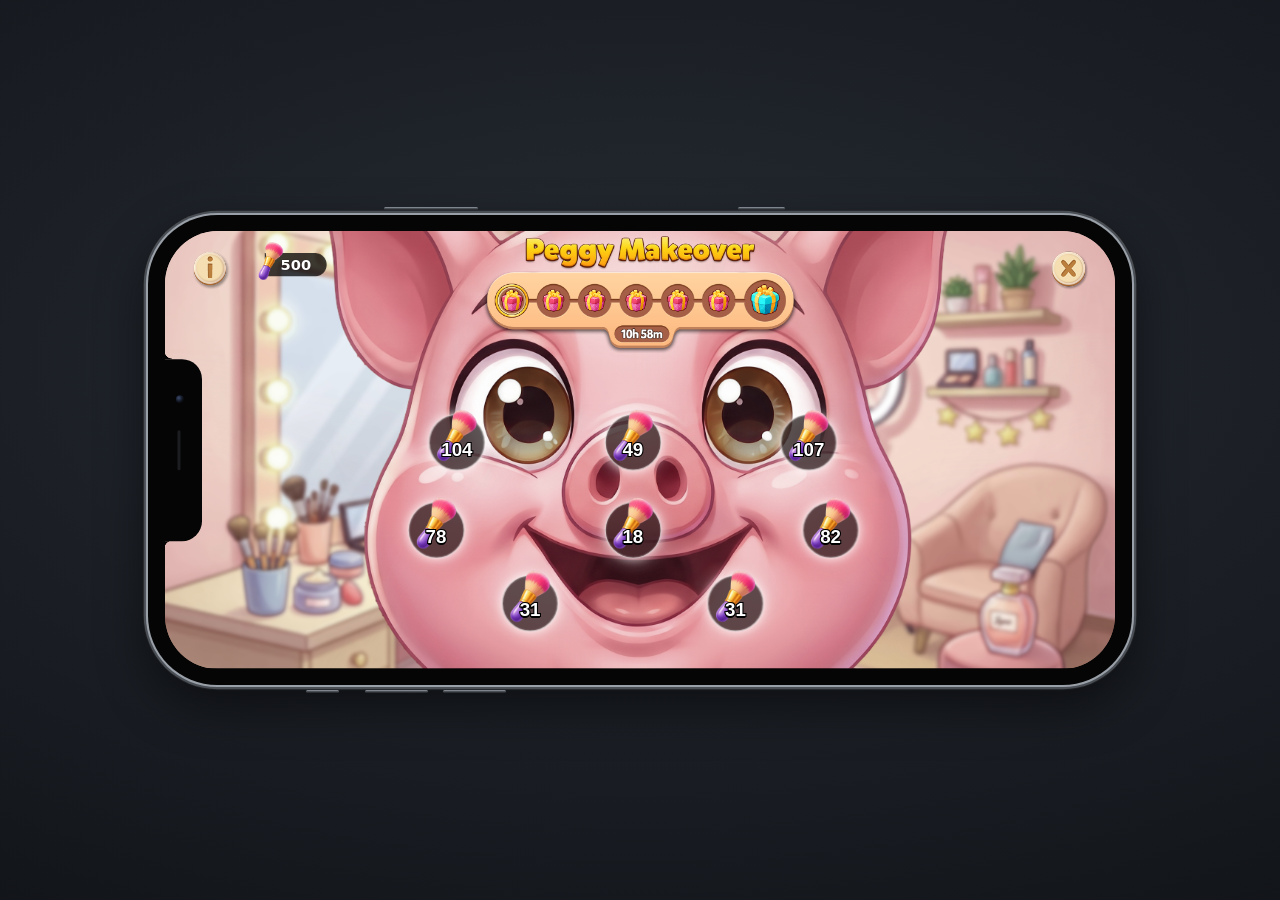
==== index.html @ 7925df50 "Add files via upload" ====
<!DOCTYPE html>
<html lang="en">
<head>
  <meta charset="UTF-8" />
  <meta name="viewport" content="width=device-width, initial-scale=1.0, viewport-fit=cover" />
  <!-- Opened from the iPhone Home Screen it runs full screen, without Safari bars. -->
  <meta name="apple-mobile-web-app-capable" content="yes" />
  <meta name="mobile-web-app-capable" content="yes" />
  <meta name="apple-mobile-web-app-status-bar-style" content="black-translucent" />
  <meta name="theme-color" content="#000000" />
  <title>Peggy Makeover</title>
  <!-- All styles and scripts are inlined: this one file is the whole prototype (images stay in assets/). -->
  <style>
*,
*::before,
*::after {
  box-sizing: border-box;
  margin: 0;
  padding: 0;
}

/*
 * Stage = iPhone screen in landscape (2868×1320, ratio 2.1727); the frame is
 * styled after iPhone 14 (corner radius, notch).
 * The game is laid out at a fixed design size (1300×598) and the whole stage
 * is scaled with --stage-scale to fit the phone screen, so every icon, HUD
 * element, VFX and number keeps its proportions on any display.
 * --stage-scale and --screen-w are set by the fit script in index.html.
 */
:root {
  --stage-w: 1300px;
  --stage-h: 598px;
  --stage-scale: 1;
  --screen-w: 1300px;

  --titan-hi: #9aa0a8;
  --titan-mid: #4a4e55;
  --titan-lo: #1c1e21;
  --page-bg-1: #262b33;
  --page-bg-2: #0d0f13;
  --btn-bg: #ffffff;
  --btn-fg: #1b1e24;
  --btn-active-bg: #ffb300;
  --btn-active-fg: #2a1a00;
}

html,
body {
  width: 100%;
  height: 100%;
  overflow: hidden;
  background: radial-gradient(120% 90% at 50% 40%, var(--page-bg-1), var(--page-bg-2));
  font-family: system-ui, -apple-system, Segoe UI, Roboto, sans-serif;
  touch-action: manipulation;
  -webkit-tap-highlight-color: transparent;
}

.viewport {
  width: 100%;
  height: 100%;
  display: flex;
  flex-direction: column;
  align-items: center;
  justify-content: center;
  gap: clamp(14px, 2.4vh, 28px);
  padding: env(safe-area-inset-top) env(safe-area-inset-right)
    env(safe-area-inset-bottom) env(safe-area-inset-left);
}

/* ---------- iPhone 17 Pro Max body, landscape ---------- */
.iphone {
  --bezel: calc(var(--screen-w) * 0.017);
  position: relative;
  flex: none;
  padding: var(--bezel);
  /* iPhone 14: screen corner radius + bezel (less rounded than before) */
  border-radius: calc(var(--screen-w) * 0.073);
  background: #050506;
  /* Titanium band around the glass */
  box-shadow:
    0 0 0 calc(var(--screen-w) * 0.0022) var(--titan-hi),
    0 0 0 calc(var(--screen-w) * 0.0045) var(--titan-mid),
    0 0 0 calc(var(--screen-w) * 0.0055) var(--titan-lo),
    0 calc(var(--screen-w) * 0.02) calc(var(--screen-w) * 0.05) rgba(0, 0, 0, 0.55);
}

/* Side buttons: the top of the phone points left, so the volume side is
   along the bottom edge and the power / camera side along the top edge. */
.iphone-btn {
  position: absolute;
  height: calc(var(--screen-w) * 0.0035);
  border-radius: 2px;
  background: linear-gradient(180deg, var(--titan-hi), var(--titan-mid), var(--titan-lo));
}
.iphone-btn.action { bottom: calc(var(--screen-w) * -0.0085); left: 16%; width: 3.4%; }
.iphone-btn.vol-up { bottom: calc(var(--screen-w) * -0.0085); left: 22%; width: 6.4%; }
.iphone-btn.vol-dn { bottom: calc(var(--screen-w) * -0.0085); left: 30%; width: 6.4%; }
.iphone-btn.power  { top: calc(var(--screen-w) * -0.0085); left: 24%; width: 9.5%; }
.iphone-btn.camera { top: calc(var(--screen-w) * -0.0085); left: 60%; width: 4.8%; }

/* ---------- Screen ---------- */
.device {
  position: relative;
  width: var(--screen-w);
  /* same ratio as the design stage, so the scaled stage fills it exactly */
  height: calc(var(--screen-w) * 598 / 1300);
  /* iPhone 14 display corner radius ≈ 47pt on an 844pt-wide screen */
  border-radius: calc(var(--screen-w) * 0.056);
  overflow: hidden;
  background: #000;
}

/*
 * iPhone 14 notch, on the left edge in landscape (the top of the phone points
 * left). Real proportions: ~162pt long and ~33pt deep on a 390×844pt screen,
 * with rounded inner corners and small concave fillets where it meets the
 * screen edge. Purely decorative.
 */
.notch {
  --notch-len: calc(var(--screen-w) * 0.191);
  --notch-depth: calc(var(--screen-w) * 0.039);
  --notch-r: calc(var(--screen-w) * 0.021);
  --notch-fillet: calc(var(--screen-w) * 0.008);
  position: absolute;
  left: 0;
  top: 50%;
  width: var(--notch-depth);
  height: var(--notch-len);
  transform: translateY(-50%);
  border-radius: 0 var(--notch-r) var(--notch-r) 0;
  background: #050506;
  z-index: 100;
  pointer-events: none;
}

/* Concave fillets that blend the notch into the screen edge. */
.notch::before,
.notch::after {
  content: "";
  position: absolute;
  left: 0;
  width: var(--notch-fillet);
  height: var(--notch-fillet);
}
.notch::before {
  bottom: 100%;
  background: radial-gradient(
    circle at 100% 0,
    transparent calc(var(--notch-fillet) - 0.5px),
    #050506 var(--notch-fillet)
  );
}
.notch::after {
  top: 100%;
  background: radial-gradient(
    circle at 100% 100%,
    transparent calc(var(--notch-fillet) - 0.5px),
    #050506 var(--notch-fillet)
  );
}

/* Earpiece slot and front camera inside the notch. */
.notch-speaker {
  position: absolute;
  left: 38%;
  top: 50%;
  width: calc(var(--screen-w) * 0.0032);
  height: calc(var(--screen-w) * 0.042);
  transform: translate(-50%, -50%);
  border-radius: 999px;
  background: #1c1d20;
}
.notch-camera {
  position: absolute;
  left: 42%;
  top: 22%;
  width: calc(var(--screen-w) * 0.0085);
  height: calc(var(--screen-w) * 0.0085);
  transform: translate(-50%, -50%);
  border-radius: 50%;
  background: radial-gradient(circle at 35% 35%, #3b4a6b 0%, #141a28 45%, #08090c 70%);
}

/* Debug controls, outside the phone screen: oval pills that scale with the window. */
.controls {
  display: flex;
  /* wider spacing between the pills; pushed 30px further below the phone */
  gap: clamp(18px, 2.6vw, 36px);
  margin-top: 30px;
  flex-wrap: wrap;
  justify-content: center;
}

.control-btn {
  appearance: none;
  /* 20% larger than before */
  padding: clamp(9.6px, 1.32vw, 16.8px) clamp(21.6px, 2.88vw, 38.4px);
  border: 0;
  border-radius: 999px;
  background: var(--btn-bg);
  color: var(--btn-fg);
  font-family: inherit;
  font-weight: 600;
  font-size: clamp(14.4px, 1.44vw, 20.4px);
  line-height: 1.2;
  white-space: nowrap;
  box-shadow: 0 4px 14px rgba(0, 0, 0, 0.35);
  cursor: pointer;
  transition: transform 0.12s ease, background-color 0.15s ease;
}

.control-btn:hover {
  transform: translateY(-1px);
}

.control-btn:active {
  transform: scale(0.97);
}

.control-btn.is-active {
  background: var(--btn-active-bg);
  color: var(--btn-active-fg);
}

.control-btn:focus-visible {
  outline: 3px solid #7fb8ff;
  outline-offset: 3px;
}

/* Fixed design size, scaled to fill the phone screen. */
.stage {
  position: absolute;
  left: 0;
  top: 0;
  width: var(--stage-w);
  height: var(--stage-h);
  transform: scale(var(--stage-scale));
  transform-origin: 0 0;
  overflow: hidden;
  background: #000;
  user-select: none;
}

/* Opened on a real phone: no mock-up, the game fills the screen. */
.is-bare .viewport {
  padding: 0;
}
.is-bare .iphone {
  padding: 0;
  border-radius: 0;
  box-shadow: none;
}
.is-bare .iphone-btn,
.is-bare .notch {
  display: none;
}
.is-bare .device {
  border-radius: 0;
}
.is-bare .controls {
  margin-top: 0;
  position: fixed;
  left: 0;
  right: 0;
  bottom: calc(env(safe-area-inset-bottom, 0px) + 8px);
  z-index: 200;
  gap: 6px;
}
.is-bare .control-btn {
  padding: 6px 12px;
  font-size: 11px;
  opacity: 0.85;
}

@media (prefers-reduced-motion: reduce) {
  .control-btn {
    transition: none;
  }
}

.play-area {
  position: absolute;
  inset: 0;
  width: 100%;
  height: 100%;
  overflow: visible;
}

.hud-layer {
  position: absolute;
  inset: 0;
  z-index: 10;
  pointer-events: none;
  --hud-btn-h: 68px;
}

/* Header.png over Milestones_Bar1.png, centered near the top.
   Box matches the two pictures at the same scale: title 774×115, bar 1060×279. */
.hud-top-wrap {
  position: absolute;
  top: 7px;
  left: 50%;
  transform: translateX(-50%);
  height: 161px;
  width: auto;
  aspect-ratio: 1060 / 394;
  max-width: 92%;
  line-height: 0;
  container-type: size;
}

.hud-top {
  width: 100%;
  height: 100%;
  object-fit: contain;
  object-position: center top;
  display: block;
  pointer-events: none;
}

/*
 * Two pictures stacked in one 1060×394 box, same scale as the source files:
 *   Header.png           (774×115) — "Peggy Makeover" title, top, centred
 *   Milestones_Bar1.png  (1060×279) — the panel, full box width, under the title
 * 115/394 of the box is the title, 279/394 is the panel.
 */
.hud-top-wrap {
  display: flex;
  flex-direction: column;
  align-items: center;
}
.hud-title {
  display: block;
  height: 29.2%;
  width: auto;
  max-width: 100%;
  aspect-ratio: 774 / 115;
  flex: none;
  object-fit: contain;
  pointer-events: none;
  user-select: none;
  position: relative;
  z-index: 1;
}
.hud-milestones {
  display: block;
  width: 100%;
  height: auto;
  /* keeps the picture's own proportions; never taller than the space under the title */
  max-height: 70.8%;
  flex: none;
  object-fit: contain;
  pointer-events: none;
  user-select: none;
}

/* Info button: left corner, 30px from left, 68px tall. */
.hud-info {
  position: absolute;
  top: 20px;
  left: 30px;
  height: var(--hud-btn-h);
  width: auto;
  aspect-ratio: 70 / 73;
  padding: 0;
  border: none;
  background: transparent;
  cursor: pointer;
  pointer-events: auto;
  line-height: 0;
  z-index: 11;
}

.hud-info img {
  width: 100%;
  height: 100%;
  object-fit: contain;
  display: block;
  pointer-events: none;
}

/* EventSkuMeter: 30px right of info, 68px tall. */
.hud-meter {
  position: absolute;
  top: 10px;
  left: calc(30px + var(--hud-btn-h) * 70 / 73 + 10px);
  height: var(--hud-btn-h);
  width: auto;
  aspect-ratio: 254 / 149;
  object-fit: contain;
  object-position: left center;
  display: block;
  pointer-events: none;
  z-index: 10;
}

/* Currency counter overlaid on EventSkuMeter. */
.hud-top-count {
  position: absolute;
  /* Sits exactly on the black pill of EventSkuMeter.png (254×149 px picture):
     pill = x 69–253, y 44–113 in picture pixels; one picture pixel = --hud-btn-h / 149. */
  --meter-px: calc(var(--hud-btn-h) / 149);
  top: calc(10px + 44 * var(--meter-px));
  left: calc(30px + var(--hud-btn-h) * 70 / 73 + 10px + 69 * var(--meter-px));
  height: calc(70 * var(--meter-px));
  width: calc(185 * var(--meter-px));
  display: flex;
  align-items: center;
  justify-content: center;
  min-width: 0;
  padding: 0;
  background: transparent;
  color: #fff;
  font-size: 20px;
  font-weight: 700;
  font-family: system-ui, -apple-system, Segoe UI, Roboto, sans-serif;
  line-height: 1;
  text-align: center;
  text-shadow: 0 1px 2px rgba(0, 0, 0, 0.55);
  pointer-events: none;
  white-space: nowrap;
  z-index: 11;
}

/* Close button: 68px tall, 30px from right. */
.hud-close {
  position: absolute;
  top: 20px;
  right: 30px;
  height: var(--hud-btn-h);
  width: auto;
  aspect-ratio: 66 / 68;
  padding: 0;
  border: none;
  background: transparent;
  cursor: pointer;
  pointer-events: auto;
  line-height: 0;
  z-index: 11;
}

.hud-close img {
  width: 100%;
  height: 100%;
  object-fit: contain;
  display: block;
  pointer-events: none;
}

.state-b {
  position: absolute;
  inset: 0;
  width: 100%;
  height: 100%;
  object-fit: cover;
  object-position: center center;
  pointer-events: none;
}

.voronoi-layer {
  position: absolute;
  inset: 0;
  width: 100%;
  height: 100%;
  display: block;
}

.voronoi-layer .cell.is-gone {
  pointer-events: none;
  visibility: hidden;
}

/* Sam in the far bottom-left corner; both faces share one box so the swap
   keeps the exact same position and size. */
.sam {
  position: absolute;
  left: 0;
  bottom: -10px;
  height: 74.13%;
  /* Matches the artwork so the box has no dead space around the character. */
  aspect-ratio: 640 / 956;
  pointer-events: none;
  /* Pulls the transparent padding off-screen so Sam hugs the left edge. */
  transform: translateX(var(--sam-shift, 0px));
  /* Above the scene, numbers and the sponge VFX — nothing covers Sam. */
  z-index: 11;
}

.sam.is-happy {
  animation: sam-cheer 620ms cubic-bezier(0.3, 1.5, 0.5, 1) both;
  transform-origin: 50% 100%;
}

@keyframes sam-cheer {
  0% {
    transform: translateX(var(--sam-shift, 0px)) scale(1);
  }
  35% {
    transform: translateX(var(--sam-shift, 0px)) scale(1.12) translateY(-2%);
  }
  100% {
    transform: translateX(var(--sam-shift, 0px)) scale(1);
  }
}

/* Sparkle burst over Sam when he cheers up. */
.sam-sparkles {
  position: absolute;
  inset: 0;
  pointer-events: none;
  z-index: 12;
  overflow: visible;
}

.sam-face {
  position: absolute;
  inset: 0;
  width: 100%;
  height: 100%;
  object-fit: contain;
  object-position: left bottom;
  filter: drop-shadow(0 10px 18px rgba(0, 0, 0, 0.45));
  transition: opacity 0.35s ease;
}

.sam-face.is-happy {
  opacity: 0;
}

.sam.is-happy .sam-face.is-sad {
  opacity: 0;
}

.sam.is-happy .sam-face.is-happy {
  opacity: 1;
}

.icons-layer {
  position: absolute;
  inset: 0;
  pointer-events: none;
  z-index: 5;
  overflow: visible;
}

.vfx-layer {
  position: absolute;
  inset: 0;
  pointer-events: none;
  overflow: visible;
  z-index: 4;
}

.dust-layer {
  display: none !important;
}

/* wipe7 liquid-splash matte drawn over the piece while it clears. */
.brush-wipe-canvas {
  position: absolute;
  inset: 0;
  width: 100%;
  height: 100%;
  pointer-events: none;
  display: block;
  z-index: 1;
}

.sponge-sparkles {
  position: absolute;
  inset: 0;
  pointer-events: none;
  z-index: 6;
}

.sponge-fx {
  position: absolute;
  inset: 0;
  pointer-events: none;
  z-index: 8;
  overflow: visible;
}

.sponge-sprite {
  position: absolute;
  left: 0;
  top: 0;
  width: var(--sponge-size, 101px);
  height: var(--sponge-size, 101px);
  object-fit: contain;
  opacity: 1;
  filter: drop-shadow(0 8px 12px rgba(0, 0, 0, 0.45));
  will-change: transform, opacity;
  transform-origin: 50% 50%;
}

.sponge-sparkle {
  position: absolute;
  margin: 0;
  transform: translate(-50%, -50%) scale(0.2);
  opacity: 0;
  background: #fff;
  clip-path: polygon(
    50% 0%,
    62% 38%,
    100% 50%,
    62% 62%,
    50% 100%,
    38% 62%,
    0% 50%,
    38% 38%
  );
  filter: drop-shadow(0 0 3px rgba(255, 255, 255, 0.9));
  animation: sponge-sparkle-pop var(--sparkle-dur, 560ms) ease-out
    var(--sparkle-delay, 0ms) forwards;
}

@keyframes sponge-sparkle-pop {
  0% {
    opacity: 0;
    transform: translate(-50%, -50%) scale(0.15) rotate(0deg);
  }
  25% {
    opacity: 1;
    transform: translate(-50%, -50%) scale(1.15) rotate(12deg);
  }
  100% {
    opacity: 0;
    transform: translate(-50%, -58%) scale(0.35) rotate(-8deg);
  }
}

/* Wet lather smeared by the sponge; fades a few frames behind it. */
.sponge-foam-canvas {
  position: absolute;
  inset: 0;
  width: 100%;
  height: 100%;
  pointer-events: none;
  display: block;
  z-index: 2;
}

/* Soap bubbles: iridescent shell, rise off the sponge and pop. */
.soap-bubble {
  position: absolute;
  margin: 0;
  border-radius: 50%;
  pointer-events: none;
  opacity: 0;
  z-index: 58;
  /* Transparent film: colour lives in the rim, the centre stays see-through. */
  background: radial-gradient(
      circle at 32% 27%,
      rgba(255, 255, 255, 0.85) 0%,
      rgba(255, 255, 255, 0.18) 16%,
      rgba(255, 255, 255, 0) 38%
    ),
    radial-gradient(
      circle at 50% 50%,
      rgba(255, 255, 255, 0) 52%,
      rgba(175, 230, 255, 0.3) 74%,
      rgba(255, 205, 245, 0.42) 88%,
      rgba(230, 255, 240, 0.7) 100%
    );
  box-shadow:
    inset 0 0 4px rgba(255, 255, 255, 0.55),
    0 0 5px rgba(200, 240, 255, 0.35);
  will-change: transform, opacity;
  animation: soap-bubble-float var(--bubble-dur, 1100ms)
    cubic-bezier(0.22, 0.7, 0.3, 1) var(--bubble-delay, 0ms) forwards;
}

.soap-bubble::after {
  content: "";
  position: absolute;
  left: 24%;
  top: 20%;
  width: 24%;
  height: 17%;
  border-radius: 50%;
  background: rgba(255, 255, 255, 0.92);
  transform: rotate(-20deg);
}

@keyframes soap-bubble-float {
  0% {
    opacity: 0;
    transform: translate(-50%, -50%) scale(0.2);
  }
  14% {
    opacity: 0.95;
    transform: translate(-50%, -50%) scale(var(--bubble-scale, 1));
  }
  55% {
    opacity: 0.9;
    transform: translate(
        calc(-50% + var(--bubble-dx, 0px) * 0.6),
        calc(-50% + var(--bubble-dy, -40px) * 0.6)
      )
      scale(calc(var(--bubble-scale, 1) * 1.04));
  }
  88% {
    opacity: 0.7;
    transform: translate(
        calc(-50% + var(--bubble-dx, 0px)),
        calc(-50% + var(--bubble-dy, -40px))
      )
      scale(calc(var(--bubble-scale, 1) * 1.1));
  }
  /* Pop. */
  100% {
    opacity: 0;
    transform: translate(
        calc(-50% + var(--bubble-dx, 0px)),
        calc(-50% + var(--bubble-dy, -40px))
      )
      scale(calc(var(--bubble-scale, 1) * 1.5));
  }
}

.cell-icon {
  position: absolute;
  width: 84px;
  height: 98px;
  margin: -54px 0 0 -42px;
  padding: 0;
  border: none;
  background: transparent;
  cursor: pointer;
  pointer-events: auto;
  display: flex;
  flex-direction: column;
  align-items: center;
  justify-content: flex-start;
  gap: 0;
  transition: opacity 0.25s ease, transform 0.28s ease-out;
  transform: translate(0, 0) scale(1);
}

/* Attention hint: when the player leaves the pieces alone, the numbers pulse twice.
   (Uses the separate `scale` property, so it never fights the transform used for flying/hiding.) */
.cell-icon.is-hint {
  animation: cell-hint-pulse 0.75s cubic-bezier(0.45, 0, 0.55, 1) 2;
}

@keyframes cell-hint-pulse {
  0%,
  100% {
    scale: 1;
  }
  50% {
    scale: 1.12;
  }
}

/* Back layer: black circle @ 50% opacity */
.cell-icon-plate {
  position: absolute;
  left: 50%;
  top: 44%;
  /* 20% larger than the original 64px */
  width: 77px;
  height: 77px;
  margin: 0;
  box-sizing: border-box;
  border-radius: 50%;
  /* black circle at 60% */
  background: rgba(0, 0, 0, 0.6);
  /* 1px white outline, softened (blurred) edge */
  border: 1px solid rgba(255, 255, 255, 0.8);
  /* blur the outline + small white glow around the circle */
  box-shadow:
    0 0 2px 0 rgba(255, 255, 255, 0.7),
    inset 0 0 2px 0 rgba(255, 255, 255, 0.45),
    0 0 10px 3px rgba(255, 255, 255, 0.5),
    0 0 22px 7px rgba(255, 255, 255, 0.3);
  /* frosted blur of the picture behind the circle (20px + 30%) */
  -webkit-backdrop-filter: blur(var(--plate-blur, 26px));
  backdrop-filter: blur(var(--plate-blur, 26px));
  transform: translate(-50%, -50%);
  z-index: 1;
  pointer-events: none;
}

/* Middle: SKU icon above the number */
.cell-icon-sku {
  position: relative;
  z-index: 2;
  width: 58px;
  height: auto;
  margin-top: 0;
  object-fit: contain;
  pointer-events: none;
  display: block;
  order: 1;
}

/* Front: number below icon, tucked slightly up onto it */
.cell-icon-label {
  position: relative;
  z-index: 3;
  order: 2;
  margin-top: -18px;
  font-size: 19.2pt;
  font-weight: 800;
  line-height: 1;
  color: #fff;
  -webkit-text-stroke: 3px #000;
  paint-order: stroke fill;
  text-shadow: 0 2px 0 #000;
  pointer-events: none;
}

.cell-icon.is-fading {
  opacity: 0;
  transform: translate(0, 0) scale(1.3);
  pointer-events: none;
}

.cell-icon.is-gone {
  opacity: 0;
  pointer-events: none;
  visibility: hidden;
}

/* Extra dark strip along the very top of every dark screen (result screens and "How to play"):
   80% black at the top, melting away towards the bottom. It keeps the proportions of the design
   file (2560 x 599), so it scales with the screen width, and it sits behind the pictures. */
.reward-screen::before,
.info-overlay::before {
  content: "";
  position: absolute;
  top: 0;
  left: 0;
  right: 0;
  aspect-ratio: 2560 / 599;
  max-height: 70%;
  background: linear-gradient(180deg, rgba(0, 0, 0, 0.8) 0%, rgba(0, 0, 0, 0.8) 5%, rgba(0, 0, 0, 0.8) 10%, rgba(0, 0, 0, 0.8) 15%, rgba(0, 0, 0, 0.8) 20%, rgba(0, 0, 0, 0.8) 25%, rgba(0, 0, 0, 0.8) 30%, rgba(0, 0, 0, 0.8) 35%, rgba(0, 0, 0, 0.793) 40%, rgba(0, 0, 0, 0.78) 45%, rgba(0, 0, 0, 0.753) 50%, rgba(0, 0, 0, 0.701) 55%, rgba(0, 0, 0, 0.616) 60%, rgba(0, 0, 0, 0.494) 65%, rgba(0, 0, 0, 0.349) 70%, rgba(0, 0, 0, 0.212) 75%, rgba(0, 0, 0, 0.105) 80%, rgba(0, 0, 0, 0.04) 85%, rgba(0, 0, 0, 0.012) 90%, rgba(0, 0, 0, 0.003) 95%, rgba(0, 0, 0, 0) 100%);
  pointer-events: none;
}

/* Result screens: one 80% dark layer that stays put while the picture on it changes.
   - after every scene: "Stage Completed!" picture
   - after the last scene: "The Makeover Completed!" picture, then the "Let's Go Again!" card. */
.reward-screen {
  position: absolute;
  inset: 0;
  display: flex;
  align-items: center;
  justify-content: center;
  background: rgba(0, 0, 0, 0);
  opacity: 0;
  pointer-events: none;
  transition: opacity 0.45s ease, background 0.45s ease;
  z-index: 50;
  cursor: pointer;
}

.reward-screen[hidden] {
  display: none;
}

.reward-screen.is-visible {
  background: rgba(0, 0, 0, 0.8);
  opacity: 1;
  pointer-events: auto;
}

/* The "Stage Completed!" / "The Makeover Completed!" picture, as big as fits. */
.reward-popup {
  position: absolute;
  inset: 0;
  margin: auto;
  width: auto;
  height: 100%;
  max-width: 100%;
  object-fit: contain;
  display: block;
  user-select: none;
  -webkit-user-drag: none;
  opacity: 0;
  transform: scale(0.94);
  transition: opacity 0.4s ease, transform 0.5s cubic-bezier(0.2, 1.2, 0.4, 1);
}

.reward-screen.is-visible .reward-popup {
  opacity: 1;
  transform: scale(1);
}

/* Broom and coins of the Makeover screen: fixed to the two bottom corners of the screen, sized
   by the screen height, so they move apart or together as the screen gets wider or narrower. */
.reward-corner {
  position: absolute;
  bottom: 0;
  height: 58%;
  width: auto;
  max-width: 46%;
  object-fit: contain;
  display: block;
  pointer-events: none;
  user-select: none;
  -webkit-user-drag: none;
  opacity: 0;
  transition: opacity 0.45s ease, transform 0.6s cubic-bezier(0.2, 0.9, 0.3, 1);
}

.reward-corner.is-left {
  left: 0;
  height: 72%;
  object-position: left bottom;
  transform: translate(-8%, 6%);
}

.reward-corner.is-right {
  right: 0;
  height: 68%;
  object-position: right bottom;
  transform: translate(8%, 6%);
}

.reward-screen.is-makeover.is-visible .reward-corner {
  opacity: 1;
  transform: none;
}

/* When the "Let's Go Again!" card comes in, the broom slides out to the left and the coins
   slide out to the right, off the screen. */
.reward-screen.is-makeover.is-visible.is-replay .reward-corner {
  opacity: 1;
  transition: transform 0.75s cubic-bezier(0.55, 0, 0.85, 0.35), opacity 0.2s ease 0.6s;
}

.reward-screen.is-makeover.is-visible.is-replay .reward-corner.is-left {
  transform: translateX(-110%);
  opacity: 0;
}

.reward-screen.is-makeover.is-visible.is-replay .reward-corner.is-right {
  transform: translateX(110%);
  opacity: 0;
}

/* Black screen the game fades through when it moves on to the next scene or starts over. */
.blackout {
  position: absolute;
  inset: 0;
  background: #000;
  opacity: 0;
  pointer-events: none;
  transition: opacity 0.5s ease;
  z-index: 70;
}

.blackout.is-on {
  opacity: 1;
  pointer-events: auto;
}

/* Start screen. It covers everything; a tap fades through white into the first scene. */
.splash {
  position: absolute;
  inset: 0;
  z-index: 80;
  background: #000;
  cursor: pointer;
  overflow: hidden;
}

.splash[hidden] {
  display: none;
}

/* Fills the screen; the bottom of the picture (the "Tap to continue" line) is kept in view. */
.splash-img {
  width: 100%;
  height: 100%;
  object-fit: cover;
  object-position: 50% 85%;
  display: block;
  user-select: none;
  -webkit-user-drag: none;
}

/* White screen used for the fade from the start screen into the game. */
.whiteout {
  position: absolute;
  inset: 0;
  background: #fff;
  opacity: 0;
  pointer-events: none;
  transition: opacity 0.5s ease;
  z-index: 90;
}

.whiteout.is-on {
  opacity: 1;
  pointer-events: auto;
}

/* The "Let's Go Again!" card. */
.replay-card {
  position: relative;
  height: 86%;
  aspect-ratio: 1285 / 1040;
  opacity: 0;
  pointer-events: none;
  transform: scale(0.92);
  transition: opacity 0.4s ease, transform 0.5s cubic-bezier(0.2, 1.2, 0.4, 1);
}

.reward-screen.is-replay {
  cursor: default;
}

.reward-screen.is-replay .reward-popup {
  opacity: 0;
  transform: scale(1.04);
  pointer-events: none;
}

.reward-screen.is-replay .replay-card {
  opacity: 1;
  pointer-events: auto;
  transform: scale(1);
}

.replay-card-img {
  width: 100%;
  height: 100%;
  display: block;
  user-select: none;
  -webkit-user-drag: none;
}

/* Invisible tap area exactly over the green Replay button in the picture. */
.replay-button {
  position: absolute;
  left: 35.4%;
  top: 84.1%;
  width: 29.2%;
  height: 13.8%;
  padding: 0;
  border: 0;
  border-radius: 40%;
  background: transparent;
  cursor: pointer;
  -webkit-tap-highlight-color: transparent;
}

.replay-button:active {
  background: rgba(255, 255, 255, 0.12);
}

/* Falling gold stars + corner spotlights, above the reward overlay. */
.spotlight-layer {
  position: absolute;
  inset: 0;
  overflow: hidden;
  pointer-events: none;
  z-index: 13;
  transition: opacity 0.4s ease;
}

.spotlight-layer.is-leaving {
  opacity: 0;
}

.spotlight-canvas {
  position: absolute;
  left: 0;
  top: 0;
  width: 100%;
  height: 100%;
  display: block;
}

.celebrate-layer {
  position: absolute;
  inset: 0;
  pointer-events: none;
  z-index: 9;
  overflow: hidden;
  opacity: 0;
}

.celebrate-layer.is-active {
  opacity: 1;
}

.celebrate-glow {
  position: absolute;
  inset: auto;
  border-radius: 42% 48% 38% 44%;
  background: radial-gradient(
      ellipse at 50% 42%,
      rgba(255, 248, 210, 0.28) 0%,
      rgba(255, 220, 130, 0.1) 42%,
      rgba(255, 255, 255, 0) 70%
    ),
    radial-gradient(
      circle at 30% 55%,
      rgba(255, 255, 255, 0.12) 0%,
      transparent 45%
    ),
    radial-gradient(
      circle at 72% 40%,
      rgba(255, 240, 180, 0.12) 0%,
      transparent 48%
    );
  animation: celebrate-glow-pulse 1.2s ease-in-out infinite alternate;
  mix-blend-mode: screen;
  pointer-events: none;
}

@keyframes celebrate-glow-pulse {
  from {
    opacity: 0.4;
    transform: scale(0.99);
  }
  to {
    opacity: 0.75;
    transform: scale(1.02);
  }
}

.celebrate-sparkle {
  position: absolute;
  width: 14px;
  height: 14px;
  margin: 0;
  pointer-events: none;
  opacity: 0;
  transform: translate(-50%, -50%);
  will-change: transform, opacity, filter;
  animation: celebrate-sparkle-pop var(--spark-dur, 1080ms) ease-in-out
    var(--spark-delay, 0ms) infinite;
  mix-blend-mode: screen;
}

/* Thin 4-point star */
.celebrate-sparkle.is-star {
  background: radial-gradient(
    circle at 50% 50%,
    rgba(255, 255, 255, 1) 0%,
    rgba(255, 248, 210, 0.85) 22%,
    rgba(255, 220, 120, 0.12) 48%,
    transparent 64%
  );
  clip-path: polygon(
    50% 0%,
    54% 42%,
    100% 50%,
    54% 58%,
    50% 100%,
    46% 58%,
    0% 50%,
    46% 42%
  );
  filter: drop-shadow(0 0 2px rgba(255, 245, 190, 0.9))
    drop-shadow(0 0 6px rgba(255, 220, 120, 0.45));
}

/* Soft cross glint */
.celebrate-sparkle.is-glint {
  background:
    linear-gradient(
      90deg,
      transparent 46%,
      rgba(255, 255, 255, 0.95) 50%,
      transparent 54%
    ),
    linear-gradient(
      0deg,
      transparent 46%,
      rgba(255, 250, 220, 0.9) 50%,
      transparent 54%
    ),
    radial-gradient(
      circle,
      rgba(255, 255, 255, 0.9) 0%,
      rgba(255, 230, 150, 0.35) 30%,
      transparent 58%
    );
  border-radius: 50%;
  filter: drop-shadow(0 0 3px rgba(255, 240, 170, 0.75));
}

/* Tiny mote */
.celebrate-sparkle.is-twinkle {
  background: radial-gradient(
    circle,
    rgba(255, 255, 255, 0.95) 0%,
    rgba(255, 240, 180, 0.55) 40%,
    transparent 72%
  );
  border-radius: 50%;
  filter: drop-shadow(0 0 2px rgba(255, 235, 160, 0.7));
}

@keyframes celebrate-sparkle-pop {
  0% {
    opacity: 0;
    transform: translate(-50%, -50%) scale(0.35)
      rotate(var(--spark-rot, 0deg));
  }
  18% {
    opacity: 0.95;
    transform: translate(-50%, -50%) scale(1)
      rotate(calc(var(--spark-rot, 0deg) + 6deg));
  }
  42% {
    opacity: 0.55;
    transform: translate(-50%, -51%) scale(0.7)
      rotate(calc(var(--spark-rot, 0deg) - 2deg));
  }
  68% {
    opacity: 1;
    transform: translate(-50%, -51%) scale(1.05)
      rotate(calc(var(--spark-rot, 0deg) + 4deg));
  }
  100% {
    opacity: 0;
    transform: translate(-50%, -54%) scale(0.3)
      rotate(calc(var(--spark-rot, 0deg) - 8deg));
  }
}

/* ---------- "How to play?" info overlay ---------- */
/* While it is open the HUD layer is lifted above everything (reward screen
   included); inside it the overlay covers the HUD and only Close stays on top. */
.hud-layer.is-info-open {
  z-index: 60;
}

.info-overlay {
  position: absolute;
  inset: 0;
  z-index: 20;
  display: flex;
  align-items: center;
  justify-content: center;
  background: rgba(0, 0, 0, 0.85);
  pointer-events: auto;
  opacity: 0;
  transition: opacity 0.25s ease;
}

.info-overlay[hidden] {
  display: none;
}

.info-overlay.is-visible {
  opacity: 1;
}

.info-screen {
  position: relative;
  width: 100%;
  height: 100%;
  object-fit: contain;
  display: block;
  pointer-events: none;
  user-select: none;
}

.hud-layer.is-info-open .hud-close {
  z-index: 30;
}

@media (prefers-reduced-motion: reduce) {
  .info-overlay {
    transition: none;
  }
}

/* Info and Close buttons 20% smaller, each kept centred on its old spot
   (meter and counter keep the full --hud-btn-h size). */
.hud-info,
.hud-close {
  height: calc(var(--hud-btn-h) * 0.8);
  top: calc(20px + var(--hud-btn-h) * 0.1);
}
.hud-info {
  left: calc(30px + var(--hud-btn-h) * 70 / 73 * 0.1);
}
.hud-close {
  right: calc(30px + var(--hud-btn-h) * 66 / 68 * 0.1);
}

/* ---------- Dust brush clean ---------- */
.brush-fx {
  position: absolute;
  inset: 0;
  pointer-events: none;
  z-index: 8;
  overflow: visible;
}

.brush-sprite {
  position: absolute;
  left: 0;
  top: 0;
  z-index: 2; /* above its own dust clouds */
  object-fit: contain;
  filter: drop-shadow(0 8px 12px rgba(0, 0, 0, 0.4));
  will-change: transform, opacity;
  user-select: none;
}

/* Soft, lumpy dust cloud: a blurred blob with two smaller lumps. */
.dust-puff {
  position: absolute;
  z-index: 1;
  pointer-events: none;
  border-radius: 50%;
  background: radial-gradient(
    circle at 45% 45%,
    rgba(255, 186, 210, 0.92) 0%,
    rgba(255, 140, 184, 0.72) 40%,
    rgba(244, 112, 168, 0.32) 64%,
    rgba(236, 130, 176, 0) 78%
  );
  filter: blur(3.5px);
  opacity: 0;
  transform: translate(-50%, -50%) scale(0.35);
  animation: dust-puff var(--puff-dur, 900ms) cubic-bezier(0.2, 0.7, 0.3, 1)
    var(--puff-delay, 0ms) forwards;
  will-change: transform, opacity;
}

.dust-puff::before,
.dust-puff::after {
  content: "";
  position: absolute;
  border-radius: 50%;
  background: inherit;
}

.dust-puff::before {
  width: 70%;
  height: 70%;
  left: -22%;
  top: 28%;
}

.dust-puff::after {
  width: 58%;
  height: 58%;
  right: -18%;
  top: 8%;
}

@keyframes dust-puff {
  0% {
    opacity: 0;
    transform: translate(-50%, -50%) scale(0.35) rotate(0deg);
  }
  18% {
    opacity: var(--puff-alpha, 0.8);
  }
  55% {
    opacity: calc(var(--puff-alpha, 0.8) * 0.7);
  }
  100% {
    opacity: 0;
    transform: translate(
        calc(-50% + var(--puff-dx, 0px)),
        calc(-50% + var(--puff-dy, -20px))
      )
      scale(var(--puff-scale, 1.8)) rotate(var(--puff-rot, 0deg));
  }
}

@media (prefers-reduced-motion: reduce) {
  .dust-puff {
    animation-duration: 1ms;
  }
}

/* Tapped icon: number and circle vanish, the icon brush is replaced by the
   moving cleaning brush in the same frame. */
/* Brush icon on each piece: 20% larger. Scaled around its lower part so the
   number stays in the same place on it; the layout box is unchanged. */
.cell-icon-sku {
  /* 1.2 × 1.2 = 44% larger than the original picture, 10px lower */
  transform: translateY(10px) scale(1.44);
  transform-origin: 50% 75%;
}

.cell-icon.is-cleaning {
  pointer-events: none;
}
.cell-icon.is-cleaning .cell-icon-plate,
.cell-icon.is-cleaning .cell-icon-label {
  opacity: 0;
  transition: opacity 0.15s ease;
}
.cell-icon.is-cleaning .cell-icon-sku {
  visibility: hidden;
}


/* ---------- Real phone held upright: ask to turn it ---------- */
.rotate-hint {
  display: none;
}
.is-bare.is-portrait .rotate-hint {
  position: fixed;
  inset: 0;
  z-index: 1000;
  display: flex;
  flex-direction: column;
  align-items: center;
  justify-content: center;
  gap: 18px;
  padding: 24px;
  background: #0d0f13;
  color: #fff;
  font: 600 18px/1.35 system-ui, -apple-system, "Segoe UI", Roboto, sans-serif;
  text-align: center;
}
.rotate-hint-phone {
  width: 46px;
  height: 80px;
  border: 3px solid #fff;
  border-radius: 10px;
  animation: rotate-hint 2.2s ease-in-out infinite;
}
@keyframes rotate-hint {
  0%, 25% { transform: rotate(0deg); }
  55%, 100% { transform: rotate(-90deg); }
}
.is-bare.is-portrait .viewport {
  visibility: hidden;
}
@media (prefers-reduced-motion: reduce) {
  .rotate-hint-phone { animation: none; transform: rotate(-90deg); }
}
  </style>
</head>
<body>
  <div class="rotate-hint" aria-live="polite">
    <div class="rotate-hint-phone" aria-hidden="true"></div>
    <div>Поверните телефон горизонтально</div>
  </div>
  <div class="viewport">
    <div class="iphone" id="iphone">
      <span class="iphone-btn action" aria-hidden="true"></span>
      <span class="iphone-btn vol-up" aria-hidden="true"></span>
      <span class="iphone-btn vol-dn" aria-hidden="true"></span>
      <span class="iphone-btn power" aria-hidden="true"></span>
      <span class="iphone-btn camera" aria-hidden="true"></span>

      <div class="device">
        <div class="notch" aria-hidden="true">
          <span class="notch-speaker"></span>
          <span class="notch-camera"></span>
        </div>
        <div class="stage" id="stage">
          <div class="play-area" id="play-area">
            <img class="state-b" id="state-b" src="assets/Scene1-BG1.png" alt="State B" draggable="false" />
            <svg class="voronoi-layer" id="voronoi-layer" aria-hidden="true"></svg>
            <div class="vfx-layer" id="vfx-layer" aria-hidden="true"></div>
            <div class="icons-layer" id="icons-layer"></div>
            <div class="celebrate-layer" id="celebrate-layer" aria-hidden="true"></div>
          </div>
          <div class="hud-layer" id="hud-layer">
            <div class="hud-top-wrap">
              <!-- Same box as the old combined header: title on top, milestones panel under it. -->
              <img class="hud-title" src="assets/Header.png" alt="Peggy Makeover" draggable="false" />
              <img class="hud-milestones" id="hud-milestones" src="assets/Milestones_Bar1.png" alt="" draggable="false" />
            </div>
            <button type="button" class="hud-info" aria-label="Info">
              <img src="assets/info_btn_LS.png" alt="" draggable="false" />
            </button>
            <img class="hud-meter" src="assets/EventSkuMeter.png" alt="" draggable="false" />
            <span class="hud-top-count" id="hud-top-count">100</span>
            <!-- "How to play?" screen: dark layer + picture; the Close button stays on top of it. -->
            <div class="info-overlay" id="info-overlay" role="dialog" aria-label="How to play" hidden>
              <img class="info-screen" src="assets/info_screen.png" alt="How to play" draggable="false" />
            </div>
            <button type="button" class="hud-close" aria-label="Close">
              <img src="assets/close_btn_LS.png" alt="" draggable="false" />
            </button>
          </div>
          <!-- End of the only scene: Makeover Complete reward. A tap restarts the scene. -->
          <div class="reward-screen" id="reward-screen" hidden>
            <!-- Broom (left) and coins (right) stick to the bottom corners of the screen. -->
            <img class="reward-corner is-left" id="reward-corner-left" alt="" draggable="false" />
            <img class="reward-corner is-right" id="reward-corner-right" alt="" draggable="false" />
            <img class="reward-popup" id="reward-popup" alt="Tap to collect" draggable="false" />
            <div class="replay-card">
              <img class="replay-card-img" id="replay-card-img" alt="Let's Go Again! Let's do the makeover again, now for even bigger rewards!" draggable="false" />
              <button type="button" class="replay-button" id="replay-button" aria-label="Replay"></button>
            </div>
          </div>
          <div class="blackout" id="blackout"></div>
          <!-- Start screen -->
          <div class="splash" id="splash" hidden>
            <img class="splash-img" id="splash-img" alt="Peggy Makeover" draggable="false" />
          </div>
          <div class="whiteout" id="whiteout"></div>
        </div>
      </div>
    </div>
  </div>

  <!-- Fits the phone to the window and scales the fixed-size stage (1300×598) into its screen. -->
  <script>
    (function () {
      var DESIGN_W = 1300;
      var DESIGN_H = 598;
      var root = document.documentElement;

      function isRealPhone() {
        var coarse = window.matchMedia && window.matchMedia("(pointer: coarse)").matches;
        return coarse && Math.min(window.innerWidth, window.innerHeight) < 600;
      }

      function fit() {
        var w = window.innerWidth;
        var h = window.innerHeight;
        var screenW;

        // Real phone held upright: the game is landscape, so ask to turn it.
        root.classList.toggle("is-portrait", isRealPhone() && h > w);

        if (isRealPhone()) {
          root.classList.add("is-bare");
          screenW = Math.min(w, (h * DESIGN_W) / DESIGN_H);
        } else {
          root.classList.remove("is-bare");
          // controls height + gap to the phone + the extra 30px margin above the buttons
          var controlsH = 28 + 30;
          // Phone body ≈ 1.05 × screen width wide and ≈ 0.50 × screen width tall.
          var byWidth = (w - 32) / 1.05;
          var byHeight = (h - controlsH - 40) / 0.5;
          // PHONE_SIZE: 1 = as large as fits the window, 0.8 = 20% smaller.
          var PHONE_SIZE = 0.8;
          screenW = Math.max(200, Math.min(byWidth, byHeight) * PHONE_SIZE);
        }

        root.style.setProperty("--screen-w", screenW.toFixed(2) + "px");
        root.style.setProperty("--stage-scale", (screenW / DESIGN_W).toFixed(5));
      }

      fit();
      window.addEventListener("resize", fit);
      window.addEventListener("orientationchange", function () {
        setTimeout(fit, 100);
      });
    })();
  </script>
  <script>
(function (global) {
  "use strict";

  const EPS = 1e-9;
  /** Pixels each cell grows by so adjacent pieces overlap instead of leaving a seam. */
  const SEAM_OVERLAP = 2.5;

  function distSq(a, b) {
    const dx = a.x - b.x;
    const dy = a.y - b.y;
    return dx * dx + dy * dy;
  }

  function dot(a, b) {
    return a.x * b.x + a.y * b.y;
  }

  /** Negative margin bleeds the cells past the stage so no edge stays uncovered. */
  function rectPolygon(width, height, margin = 0) {
    return [
      { x: margin, y: margin },
      { x: width - margin, y: margin },
      { x: width - margin, y: height - margin },
      { x: margin, y: height - margin },
    ];
  }

  /** Keep points closer to siteA than to siteB. */
  function clipHalfPlane(polygon, siteA, siteB) {
    if (polygon.length === 0) return [];

    const origin = { x: 0, y: 0 };
    const d = { x: siteB.x - siteA.x, y: siteB.y - siteA.y };
    const c = distSq(siteB, origin) - distSq(siteA, origin);

    function inside(p) {
      return 2 * dot(d, p) <= c + EPS;
    }

    function intersect(p1, p2) {
      const dp = { x: p2.x - p1.x, y: p2.y - p1.y };
      const denom = 2 * dot(d, dp);
      if (Math.abs(denom) < EPS) return { x: p1.x, y: p1.y };
      const t = (c - 2 * dot(d, p1)) / denom;
      return {
        x: p1.x + t * dp.x,
        y: p1.y + t * dp.y,
      };
    }

    const output = [];
    for (let i = 0; i < polygon.length; i++) {
      const current = polygon[i];
      const previous = polygon[(i + polygon.length - 1) % polygon.length];
      const currIn = inside(current);
      const prevIn = inside(previous);

      if (currIn) {
        if (!prevIn) {
          output.push(intersect(previous, current));
        }
        output.push(current);
      } else if (prevIn) {
        output.push(intersect(previous, current));
      }
    }
    return output;
  }

  function voronoiCell(site, allSites, width, height, margin = 0) {
    let poly = rectPolygon(width, height, margin);
    for (let i = 0; i < allSites.length; i++) {
      if (i === site.index) continue;
      poly = clipHalfPlane(poly, site, allSites[i]);
      if (poly.length === 0) break;
    }
    return poly;
  }

  function polygonCentroid(polygon) {
    if (polygon.length === 0) return { x: 0, y: 0 };
    if (polygon.length < 3) {
      let sx = 0;
      let sy = 0;
      for (const p of polygon) {
        sx += p.x;
        sy += p.y;
      }
      return { x: sx / polygon.length, y: sy / polygon.length };
    }

    let area = 0;
    let cx = 0;
    let cy = 0;
    for (let i = 0; i < polygon.length; i++) {
      const p0 = polygon[i];
      const p1 = polygon[(i + 1) % polygon.length];
      const cross = p0.x * p1.y - p1.x * p0.y;
      area += cross;
      cx += (p0.x + p1.x) * cross;
      cy += (p0.y + p1.y) * cross;
    }
    area *= 0.5;
    if (Math.abs(area) < EPS) {
      let sx = 0;
      let sy = 0;
      for (const p of polygon) {
        sx += p.x;
        sy += p.y;
      }
      return { x: sx / polygon.length, y: sy / polygon.length };
    }
    return { x: cx / (6 * area), y: cy / (6 * area) };
  }

  function polygonToPoints(polygon) {
    return polygon.map((p) => `${p.x.toFixed(2)},${p.y.toFixed(2)}`).join(" ");
  }

  function signedArea(polygon) {
    let sum = 0;
    for (let i = 0; i < polygon.length; i++) {
      const p0 = polygon[i];
      const p1 = polygon[(i + 1) % polygon.length];
      sum += p0.x * p1.y - p1.x * p0.y;
    }
    return sum * 0.5;
  }

  function polygonArea(polygon) {
    if (polygon.length < 3) return 0;
    return Math.abs(signedArea(polygon));
  }

  /**
   * Push every edge outward by `pad` so neighbouring cells overlap slightly,
   * which hides the antialiased hairline seam between them.
   */
  function expandPolygon(polygon, pad) {
    if (polygon.length < 3 || pad <= 0) return polygon;

    const poly = signedArea(polygon) < 0 ? polygon.slice().reverse() : polygon;
    const n = poly.length;
    const edges = [];

    for (let i = 0; i < n; i++) {
      const p0 = poly[i];
      const p1 = poly[(i + 1) % n];
      const dx = p1.x - p0.x;
      const dy = p1.y - p0.y;
      const len = Math.hypot(dx, dy);
      if (len < EPS) continue;

      const ux = dx / len;
      const uy = dy / len;
      // Outward normal for a positively-signed (counter-clockwise) polygon.
      edges.push({
        point: { x: p0.x + uy * pad, y: p0.y - ux * pad },
        dir: { x: ux, y: uy },
      });
    }

    if (edges.length < 3) return polygon;

    const result = [];
    for (let i = 0; i < edges.length; i++) {
      const a = edges[i];
      const b = edges[(i + 1) % edges.length];
      const cross = a.dir.x * b.dir.y - a.dir.y * b.dir.x;

      if (Math.abs(cross) < EPS) {
        result.push({ x: b.point.x, y: b.point.y });
        continue;
      }

      const wx = b.point.x - a.point.x;
      const wy = b.point.y - a.point.y;
      const t = (wx * b.dir.y - wy * b.dir.x) / cross;
      result.push({ x: a.point.x + a.dir.x * t, y: a.point.y + a.dir.y * t });
    }

    return result;
  }

  function cloneSite(site) {
    return { x: site.x, y: site.y, index: site.index };
  }

  function cellsForSites(sites, width, height) {
    return sites.map((site) => {
      const polygon = voronoiCell(site, sites, width, height);
      return {
        index: site.index,
        site,
        polygon,
        area: polygonArea(polygon),
        centroid: polygonCentroid(polygon),
      };
    });
  }

  function areaBalanceRatio(cells) {
    const areas = cells.map((c) => c.area).filter((a) => a > EPS);
    if (areas.length === 0) return Infinity;
    const min = Math.min(...areas);
    const max = Math.max(...areas);
    if (min < EPS) return Infinity;
    return max / min;
  }

  /**
   * How many seeds sit on each row. Rows are chosen so cells come out roughly
   * square, and the remainder is spread one per row so no slot is left empty.
   */
  function rowCounts(count, width, height) {
    let rows = Math.max(1, Math.round(Math.sqrt((count * height) / width)));
    rows = Math.min(rows, count);

    const base = Math.floor(count / rows);
    const extra = count % rows;
    const counts = [];
    for (let row = 0; row < rows; row++) {
      counts.push(base + (row < extra ? 1 : 0));
    }
    return counts;
  }

  /**
   * Split `total` into `n` uneven parts. `spread` is how far each part may drift
   * from an equal share, so slots — and therefore cells — differ in size.
   */
  function randomSpans(total, n, spread) {
    const weights = [];
    let sum = 0;
    for (let i = 0; i < n; i++) {
      const w = 1 + (Math.random() * 2 - 1) * spread;
      weights.push(w);
      sum += w;
    }
    return weights.map((w) => (w / sum) * total);
  }

  /** Rows of unequal slots, with each seed nudged around inside its own slot. */
  function jitteredGridSeeds(count, width, height, jitter, spread) {
    const counts = rowCounts(count, width, height);
    const rowHeights = randomSpans(height, counts.length, spread);
    const seeds = [];
    let rowTop = 0;

    counts.forEach((cols, row) => {
      const rowHeight = rowHeights[row];
      const colWidths = randomSpans(width, cols, spread);
      let colLeft = 0;

      for (let col = 0; col < cols; col++) {
        const colWidth = colWidths[col];
        const x = colLeft + colWidth * (0.5 + (Math.random() - 0.5) * jitter);
        const y = rowTop + rowHeight * (0.5 + (Math.random() - 0.5) * jitter);
        seeds.push({
          x: Math.max(1, Math.min(width - 1, x)),
          y: Math.max(1, Math.min(height - 1, y)),
          index: seeds.length,
        });
        colLeft += colWidth;
      }
      rowTop += rowHeight;
    });

    return seeds;
  }

  /**
   * Partial Lloyd steps. Moving only part of the way to the centroid rounds off
   * slivers without collapsing the layout back to an even, obviously regular grid.
   */
  function smoothSites(sites, width, height, passes, strength) {
    let current = sites.map(cloneSite);

    for (let pass = 0; pass < passes; pass++) {
      const cells = cellsForSites(current, width, height);
      current = cells.map((cell, i) => ({
        x: current[i].x + (cell.centroid.x - current[i].x) * strength,
        y: current[i].y + (cell.centroid.y - current[i].y) * strength,
        index: cell.index,
      }));
    }

    return current;
  }

  function generateBalancedSites(count, width, height) {
    const JITTER = 0.55;
    const SPREAD = 0.42;
    // Largest piece may be ~2-3.4x the smallest: clearly varied, no slivers.
    const TARGET_MIN = 1.9;
    const TARGET_MAX = 3.4;
    const MAX_ATTEMPTS = 14;
    const midRatio = (TARGET_MIN + TARGET_MAX) / 2;

    let bestSites = null;
    let bestScore = Infinity;

    for (let attempt = 0; attempt < MAX_ATTEMPTS; attempt++) {
      const sites = smoothSites(
        jitteredGridSeeds(count, width, height, JITTER, SPREAD),
        width,
        height,
        1,
        0.22
      );
      const ratio = areaBalanceRatio(cellsForSites(sites, width, height));

      if (ratio >= TARGET_MIN && ratio <= TARGET_MAX) return sites;

      const score = Math.abs(ratio - midRatio);
      if (score < bestScore) {
        bestScore = score;
        bestSites = sites;
      }
    }

    return bestSites;
  }

  function sitesFromNormalized(normalizedSites, width, height) {
    return normalizedSites.map((s, index) => ({
      x: s.nx * width,
      y: s.ny * height,
      index,
    }));
  }

  /** New balanced layout once per page load (normalized 0–1 coordinates). */
  function createSiteLayout(count, width, height) {
    const sites = generateBalancedSites(count, width, height);
    return sites.map((s) => ({
      nx: s.x / width,
      ny: s.y / height,
    }));
  }

  function computeVoronoi(count, width, height, normalizedSites, margin = 0) {
    const sites = normalizedSites
      ? sitesFromNormalized(normalizedSites, width, height)
      : generateBalancedSites(count, width, height);

    return sites.map((site) => {
      const polygon = voronoiCell(site, sites, width, height, margin);
      // Slight overlap between neighbours so no background shows through the seams.
      const padded = expandPolygon(polygon, SEAM_OVERLAP);
      return {
        index: site.index,
        site,
        polygon: padded,
        centroid: polygonCentroid(polygon),
        pointsAttr: polygonToPoints(padded),
      };
    });
  }

  global.VoronoiReveal = {
    PIECE_COUNT: 6,
    createSiteLayout,
    computeVoronoi,
    expandPolygon,
    polygonToPoints,
    polygonArea,
  };
})(window);

  </script>
  <!-- Info button opens the "How to play?" overlay, Close button (or Esc) closes it. -->
  <script>
    (function () {
      var hud = document.getElementById("hud-layer");
      var overlay = document.getElementById("info-overlay");
      var infoBtn = document.querySelector(".hud-info");
      var closeBtn = document.querySelector(".hud-close");
      if (!hud || !overlay || !infoBtn || !closeBtn) return;

      function isOpen() {
        return !overlay.hidden;
      }

      function openInfo(event) {
        if (event) event.stopPropagation();
        overlay.hidden = false;
        hud.classList.add("is-info-open");
        // next frame so the fade-in transition runs
        requestAnimationFrame(function () {
          overlay.classList.add("is-visible");
        });
      }

      function closeInfo(event) {
        if (!isOpen()) return;
        if (event) event.stopPropagation();
        overlay.classList.remove("is-visible");
        hud.classList.remove("is-info-open");
        setTimeout(function () {
          if (!overlay.classList.contains("is-visible")) overlay.hidden = true;
        }, 250);
      }

      infoBtn.addEventListener("click", openInfo);
      closeBtn.addEventListener("click", closeInfo);
      // taps on the dark layer must not reach the game underneath
      overlay.addEventListener("click", function (e) { e.stopPropagation(); });
      overlay.addEventListener("pointerdown", function (e) { e.stopPropagation(); });
      document.addEventListener("keydown", function (e) {
        if (e.key === "Escape") closeInfo(e);
      });
    })();
  </script>
  
  <script>
(function () {
  "use strict";

  /** Wall-clock length of one brush clean (pick-up + sweeping + lift-off). */
  const WIPE_MS = 450;
  /** Timeline, as parts of WIPE_MS. */
  const BRUSH_PICKUP_END = 0.08; // icon brush grows in place, right where it stood
  const BRUSH_SWEEP_END = 0.86; // side-to-side sweeping inside the local area
  /** From here the rest of the piece dissolves, gone exactly when the clean ends. */
  const BRUSH_FADE_START = 0.78;
  /** Brush width while cleaning (it grows to this from the icon size). */
  const BRUSH_SIZE_PX = 90;
  /** Radius of the cleaned trail. Wide and soft so the patch melts outward. */
  const BRUSH_TRAIL_RADIUS_PX = 112 * 0.55;
  /** The brush only sweeps a local square around the number, in stage px. */
  const BRUSH_AREA_PX = 200;
  /** Point on the brush picture (0–1) that touches the scene: tips of the bristles.
   *  Makeup brush art points up-right, so the contact point is near the top. */
  const BRUSH_TIP = { x: 0.57, y: 0.10 };
  /** Fewest / most side-to-side sweeps inside the local area. */
  const BRUSH_MIN_SWEEPS = 2;
  // At 0.45s more sweeps would just flicker, so at most 3.
  const BRUSH_MAX_SWEEPS = 3;

  const FEATHER = 36;
  /** Blur radius of the soft fade where a piece meets its neighbour. */
  const EDGE_FADE = 34;
  /** Corner rounding and the room the edge warp needs outside the stage. */
  const CORNER_RADIUS = 56;
  /** How far edge midpoints bend so borders never read as straight lines. */
  const EDGE_WAVE = 18;
  /** Subdivision spacing along each edge before wave + smoothing. */
  const EDGE_STEP = 14;
  const EDGE_PAD = 180;
  const SVG_NS = "http://www.w3.org/2000/svg";
  const XLINK_NS = "http://www.w3.org/1999/xlink";

  const playArea = document.getElementById("play-area");
  const svgLayer = document.getElementById("voronoi-layer");
  const iconsLayer = document.getElementById("icons-layer");
  const vfxLayer = document.getElementById("vfx-layer");
  const celebrateLayer = document.getElementById("celebrate-layer");
  const rewardScreen = document.getElementById("reward-screen");
  const rewardPopup = document.getElementById("reward-popup");
  const blackout = document.getElementById("blackout");
  const splash = document.getElementById("splash");
  const whiteout = document.getElementById("whiteout");
  // Load the result picture right away so it is ready when the scene ends.
  rewardPopup.src = "assets/MakeOver_Reward_popup_INT.png";
  const replayButton = document.getElementById("replay-button");
  const stateBImg = document.getElementById("state-b");
  const milestonesImg = document.getElementById("hud-milestones");
  const samEl = document.getElementById("sam");
  const hudTopCountEl = document.getElementById("hud-top-count");

  /** Eight cleaning parts on the single first scene. A tap on the reward screen starts it over. */
  const GAME_PIECES = [8];
  let gameIndex = 0;
  /** Games that use their own milestones panel instead of their scene's (game number − 1 → picture). */
  const GAME_MILESTONES = {
    3: "assets/Milestones_Bar4.png", // game 4
    4: "assets/Milestones_Bar5.png", // game 5
    5: "assets/Milestones_Bar6.png", // game 6
    6: "assets/Milestones_Bar7.png", // game 7
  };

  /** Games that use their own background pictures instead of their scene's (game number − 1 → pictures). */
  const GAME_ART = {
    3: { dirty: "assets/Scene4-BG2.png", clean: "assets/Scene4-BG1.png" }, // game 4
    4: { dirty: "assets/Scene5-BG2.png", clean: "assets/Scene5-BG1.png" }, // game 5
    5: { dirty: "assets/Scene6-BG2.png", clean: "assets/Scene6-BG1.png" }, // game 6
    6: { dirty: "assets/Scene7-BG2.png", clean: "assets/Scene7-BG1.png" }, // game 7
  };

  let currency = budgetForPieceCount(GAME_PIECES[0]);
  let displayCurrency = currency;
  let currencyAnimRaf = 0;

  function budgetForPieceCount(count) {
    if (count <= 6) return 100;
    if (count <= 12) return 500;
    return 1000; // 14–19 pieces
  }

  /** The only scene in this prototype. */
  const SCENES = [
    {
      dirty: "assets/Scene1-BG2.png",
      clean: "assets/Scene1-BG1.png",
      milestones: "assets/Milestones_Bar1.png",
      coins: 3520,
      gems: 352,
    },
  ];

  const CELEBRATE_MS = 2400;
  /** Keeps numbers off the picture border. */
  const EDGE_PAD_PX = 28;
  /** Clearance kept under the Header.png artwork. */
  const HEADER_CLEARANCE_PX = 16;
  /** Cells bleed this far past the stage so the dirty layer covers every edge. */
  const EDGE_BLEED_PX = 80;

  let sceneIndex = 0;
  let stateAUrl = SCENES[0].dirty;
  const iconUrl = "assets/SKU.png";

  let pieceCount = GAME_PIECES[gameIndex];
  let clearedCount = 0;
  let layoutWidth = 0;
  let layoutHeight = 0;
  let siteLayout = null;
  let celebrating = false;
  let rewardOpen = false;
  let replayOpen = false;
  let splashOpen = false;
  const cellPolygons = new Map();
  /** Where each piece's number sits — the sponge starts scrubbing right there. */
  const cellIconSpots = new Map();

  /** Full-stage dust + spider-web overlay; punched out as pieces clear. */
  let dustCanvas = null;
  let dustCtx = null;
  let dustBase = null;
  /** Soft masks of already-cleaned cells, for redrawing the dust holes. */
  const clearedDustMasks = [];

  const stateAImage = new Image();
  stateAImage.decoding = "async";
  stateAImage.src = stateAUrl;

  function applySceneArt(scene) {
    const art = GAME_ART[gameIndex] || scene;
    stateAUrl = art.dirty;
    stateAImage.src = stateAUrl;
    if (stateBImg) stateBImg.src = art.clean;
    const bar = GAME_MILESTONES[gameIndex] || scene.milestones;
    if (milestonesImg && bar) milestonesImg.src = bar;
  }

  applySceneArt(SCENES[sceneIndex]);

  /**
   * The picture fills the whole phone screen, edge to edge across the full
   * width (no black side bars). The screen is a little wider than the
   * picture, so the picture is scaled to the screen width and a thin strip at
   * the very top and bottom falls outside the screen (like object-fit: cover).
   * Pieces, numbers and the brush always stay inside the visible screen.
   */
  function fitPlayAreaToArt() {
    const stage = playArea.parentElement;
    if (!stage) return;
    playArea.style.left = "0px";
    playArea.style.top = "0px";
    playArea.style.width = `${stage.offsetWidth}px`;
    playArea.style.height = `${stage.offsetHeight}px`;
    playArea.style.right = "auto";
    playArea.style.bottom = "auto";
  }

  stateAImage.addEventListener("load", fitPlayAreaToArt);

  /**
   * Picture used for the cleaning brush. It is the same picture as the icon on
   * each piece, so the icon brush itself lifts off and starts cleaning.
   * (To use a separate picture, put e.g. "assets/brush.png" here.)
   */
  const BRUSH_IMAGE_URL = "assets/SKU.png";
  const brushImage = new Image();
  brushImage.decoding = "async";
  brushImage.src = BRUSH_IMAGE_URL;

  /**
   * Soft dust cloud: puffs up, drifts away (pushed by the brush) and fades.
   * opts.dx / opts.dy = drift direction, opts.size, opts.delay, opts.duration.
   */
  function spawnDustPuff(layer, x, y, opts) {
    const o = opts || {};
    const size = o.size || 22 + Math.random() * 26;
    const el = document.createElement("span");
    el.className = "dust-puff";
    el.style.left = `${x}px`;
    el.style.top = `${y}px`;
    el.style.width = `${size}px`;
    el.style.height = `${size}px`;
    el.style.setProperty("--puff-dx", `${(o.dx || 0).toFixed(1)}px`);
    el.style.setProperty("--puff-dy", `${(o.dy || 0).toFixed(1)}px`);
    el.style.setProperty("--puff-scale", (1.5 + Math.random() * 0.9).toFixed(2));
    el.style.setProperty("--puff-rot", `${Math.round((Math.random() - 0.5) * 90)}deg`);
    el.style.setProperty("--puff-alpha", (0.6 + Math.random() * 0.3).toFixed(2));
    const dur = o.duration || 650 + Math.random() * 450;
    el.style.setProperty("--puff-dur", `${dur}ms`);
    el.style.setProperty("--puff-delay", `${o.delay || 0}ms`);
    layer.appendChild(el);
    window.setTimeout(() => el.remove(), dur + (o.delay || 0) + 80);
  }

  /** Cloud of dust bursting outward, used on tap and when a piece is finished. */
  function burstDustPuffs(layer, x, y, count, radius) {
    for (let i = 0; i < count; i++) {
      const ang = Math.random() * Math.PI * 2;
      const rad = Math.random() * radius;
      const push = 30 + Math.random() * 45;
      spawnDustPuff(layer, x + Math.cos(ang) * rad, y + Math.sin(ang) * rad, {
        size: 26 + Math.random() * 30,
        delay: Math.random() * 160,
        dx: Math.cos(ang) * push,
        dy: Math.sin(ang) * push - 18,
      });
    }
  }

  /**
   * The stage is laid out at a fixed design size and scaled with a CSS
   * transform to fit the phone screen. getBoundingClientRect() returns the
   * scaled on-screen size, so screen distances are divided by this factor to
   * get back to stage pixels.
   */
  function stageScale() {
    const w = playArea.offsetWidth;
    if (!w) return 1;
    const s = playArea.getBoundingClientRect().width / w;
    return s > 0 ? s : 1;
  }

  function getStageSize() {
    return {
      width: Math.max(1, Math.round(playArea.offsetWidth)),
      height: Math.max(1, Math.round(playArea.offsetHeight)),
    };
  }

  const ICON_SIZE_PX = 84;
  /** Clear space kept between two number plates. */
  const ICON_MIN_GAP_PX = 30;
  /** Matches .cell-icon size + negative margin (anchor = center of plate). */
  const ICON_HALF_W_PX = 42;
  // 54px plate + room for the 20% larger brush icon sticking out above it.
  const ICON_EXTENT_TOP_PX = 62;
  const ICON_EXTENT_BOTTOM_PX = 44;

  /** Bottom edge of the Header.png artwork, in play-area pixels. */
  function headerBottomPx() {
    const header = document.querySelector(".hud-top-wrap");
    if (!header || !playArea) return 0;
    const h = header.getBoundingClientRect();
    if (!h.height) return 0;
    return (h.bottom - playArea.getBoundingClientRect().top) / stageScale();
  }

  /**
   * Area where numbers may sit: the whole picture below the header. Width is
   * not fenced off — pieces at the left and right edges keep their own centre.
   */
  function iconBounds(width, height) {
    // Keep the whole number plate on screen now that the picture fills
    // the screen edge to edge.
    const minX = EDGE_PAD_PX + ICON_HALF_W_PX;
    const maxX = width - EDGE_PAD_PX - ICON_HALF_W_PX;
    // The header and HUD buttons are checked element by element (overlapsHud),
    // so the free corners beside the header stay usable for numbers.
    const minY = EDGE_PAD_PX + ICON_EXTENT_TOP_PX;
    const maxY = height - EDGE_PAD_PX - ICON_EXTENT_BOTTOM_PX;
    return {
      minX,
      maxX: Math.max(minX, maxX),
      minY,
      maxY: Math.max(minY, maxY),
    };
  }

  function clampIconPoint(x, y, width, height) {
    const b = iconBounds(width, height);
    return {
      x: Math.min(b.maxX, Math.max(b.minX, x)),
      y: Math.min(b.maxY, Math.max(b.minY, y)),
    };
  }

  /** Breathing room numbers keep from Sam's silhouette. */
  const SAM_CLEAR_PX = 30;
  /** Opaque bounds of the artwork (normalized) — filled in once measured. */
  let samArtBox = { x0: 0, y0: 0, x1: 1, y1: 1 };

  /** Sam's visible silhouette in play-area pixels (ignores transparent edges). */
  function samRect() {
    if (!samEl || !playArea) return null;
    const s = samEl.getBoundingClientRect();
    if (!s.width || !s.height) return null;
    const pa = playArea.getBoundingClientRect();
    const k = stageScale();
    return {
      x: (s.left - pa.left + s.width * samArtBox.x0) / k,
      y: (s.top - pa.top + s.height * samArtBox.y0) / k,
      w: (s.width * (samArtBox.x1 - samArtBox.x0)) / k,
      h: (s.height * (samArtBox.y1 - samArtBox.y0)) / k,
    };
  }

  /** Sam sits on top of everything, so numbers keep SAM_CLEAR_PX away. */
  function overlapsSam(point) {
    const r = samRect();
    if (!r) return false;
    return (
      point.x + ICON_HALF_W_PX > r.x - SAM_CLEAR_PX &&
      point.x - ICON_HALF_W_PX < r.x + r.w + SAM_CLEAR_PX &&
      point.y + ICON_EXTENT_BOTTOM_PX > r.y - SAM_CLEAR_PX &&
      point.y - ICON_EXTENT_TOP_PX < r.y + r.h + SAM_CLEAR_PX
    );
  }

  /** Header + HUD buttons in stage pixels; measured once per layout. */
  let hudBoxCache = null;

  function hudBoxes() {
    if (hudBoxCache) return hudBoxCache;
    const pa = playArea.getBoundingClientRect();
    const k = stageScale();
    hudBoxCache = Array.from(
      document.querySelectorAll(".hud-top-wrap, .hud-info, .hud-meter, .hud-close, .notch")
    )
      .map((el) => el.getBoundingClientRect())
      .filter((r) => r.width && r.height)
      .map((r) => ({
        x: (r.left - pa.left) / k,
        y: (r.top - pa.top) / k,
        w: r.width / k,
        h: r.height / k,
      }));
    return hudBoxCache;
  }

  /** A number at `point` would touch the header or a HUD button. */
  function overlapsHud(point) {
    const pad = HEADER_CLEARANCE_PX;
    return hudBoxes().some(
      (r) =>
        point.x + ICON_HALF_W_PX > r.x - pad &&
        point.x - ICON_HALF_W_PX < r.x + r.w + pad &&
        point.y + ICON_EXTENT_BOTTOM_PX > r.y - pad &&
        point.y - ICON_EXTENT_TOP_PX < r.y + r.h + pad
    );
  }

  /** Spot is covered by Sam or by the HUD. */
  function blockedSpot(point) {
    return overlapsSam(point) || overlapsHud(point);
  }

  /**
   * Slide the artwork left until the silhouette touches the picture edge.
   * Expressed in percent of Sam's own width, so it survives any relayout.
   */
  function applySamShift() {
    if (!samEl) return;
    samEl.style.setProperty("--sam-shift", `${(-samArtBox.x0 * 100).toFixed(3)}%`);
  }

  /**
   * Both poses are measured for opaque pixels; the union drives the exclusion
   * zone and the smaller left padding drives the shift, so neither gets cropped.
   */
  function measureSamArt() {
    if (!samEl) return;
    const sources = ["assets/sam-sad.png", "assets/sam-happy.png"];
    const jobs = sources.map(
      (src) =>
        new Promise((resolve) => {
          const img = new Image();
          img.onerror = () => resolve(null);
          img.onload = () => {
            const w = 200;
            const h = Math.max(
              1,
              Math.round((200 * img.naturalHeight) / img.naturalWidth)
            );
            const canvas = document.createElement("canvas");
            canvas.width = w;
            canvas.height = h;
            const ctx = canvas.getContext("2d", { willReadFrequently: true });
            ctx.drawImage(img, 0, 0, w, h);
            const data = ctx.getImageData(0, 0, w, h).data;
            let x0 = w;
            let y0 = h;
            let x1 = 0;
            let y1 = 0;
            let found = false;
            for (let y = 0; y < h; y++) {
              for (let x = 0; x < w; x++) {
                if (data[(y * w + x) * 4 + 3] <= 12) continue;
                found = true;
                if (x < x0) x0 = x;
                if (x > x1) x1 = x;
                if (y < y0) y0 = y;
                if (y > y1) y1 = y;
              }
            }
            resolve(
              found
                ? { x0: x0 / w, y0: y0 / h, x1: (x1 + 1) / w, y1: (y1 + 1) / h }
                : null
            );
          };
          img.src = src;
        })
    );

    return Promise.all(jobs).then((boxes) => {
      const found = boxes.filter(Boolean);
      if (!found.length) return;
      samArtBox = {
        x0: Math.min(...found.map((b) => b.x0)),
        y0: Math.min(...found.map((b) => b.y0)),
        x1: Math.max(...found.map((b) => b.x1)),
        y1: Math.max(...found.map((b) => b.y1)),
      };
      applySamShift();
      // Numbers were laid out against a wider box — redo it while nothing is cleared.
      if (clearedCount === 0) {
        layoutWidth = 0;
        layoutHeight = 0;
        buildScene();
      }
    });
  }

  /**
   * Eight brush icons on Peggy's face only (normalized 0–1 in the scene art).
   * Cheeks, snout and chin — not the ears, and not the room around her.
   */
  const FACE_ART_SPOTS = [
    { u: 0.307, v: 0.501 },
    { u: 0.492, v: 0.501 },
    { u: 0.677, v: 0.501 },
    { u: 0.285, v: 0.695 },
    { u: 0.492, v: 0.695 },
    { u: 0.700, v: 0.695 },
    { u: 0.384, v: 0.856 },
    { u: 0.600, v: 0.856 },
  ];

  /** Scene art pixel → stage pixel, matching drawImageCover (xMidYMid slice). */
  function artSpotToStage(u, v, width, height) {
    const iw = stateAImage.naturalWidth || 2573;
    const ih = stateAImage.naturalHeight || 1228;
    const scale = Math.max(width / iw, height / ih);
    const sx = (iw - width / scale) * 0.5;
    const sy = (ih - height / scale) * 0.5;
    return {
      x: (u * iw - sx) * scale,
      y: (v * ih - sy) * scale,
    };
  }

  /** The tap icons, in stage pixels, all inside the face. */
  function faceIconSpots(width, height) {
    return FACE_ART_SPOTS.map((s) => artSpotToStage(s.u, s.v, width, height));
  }

  /** Sites sit on the face so each numbered brush is on Peggy, not the room. */
  function createSpreadSiteLayout(count, width, height) {
    const spots = faceIconSpots(width, height).slice(0, count);
    while (spots.length < count) spots.push(spots[spots.length - 1]);
    return spots.map((p) => ({ nx: p.x / width, ny: p.y / height }));
  }

  /** Gap between a number at `p` and the closest already-placed one. */
  function iconSeparation(p, placed) {
    let worst = Infinity;
    for (const o of placed) {
      const gapX = Math.abs(p.x - o.x) - ICON_SIZE_PX;
      const gapY =
        Math.abs(p.y - o.y) - (ICON_EXTENT_TOP_PX + ICON_EXTENT_BOTTOM_PX);
      worst = Math.min(worst, Math.max(gapX, gapY));
    }
    return worst;
  }

  function iconSpotFree(p, placed, gap) {
    return iconSeparation(p, placed) >= (gap === undefined ? ICON_MIN_GAP_PX : gap);
  }

  function closestTo(anchor, points) {
    let best = null;
    let bestDist = Infinity;
    for (const p of points) {
      const d = Math.hypot(p.x - anchor.x, p.y - anchor.y);
      if (d < bestDist) {
        bestDist = d;
        best = p;
      }
    }
    return best;
  }

  function distanceToSegment(p, a, b) {
    const dx = b.x - a.x;
    const dy = b.y - a.y;
    const lenSq = dx * dx + dy * dy;
    const t =
      lenSq > 0
        ? Math.max(
            0,
            Math.min(1, ((p.x - a.x) * dx + (p.y - a.y) * dy) / lenSq)
          )
        : 0;
    return Math.hypot(p.x - (a.x + dx * t), p.y - (a.y + dy * t));
  }

  function distanceToPolygonEdge(p, polygon) {
    let best = Infinity;
    for (let i = 0; i < polygon.length; i++) {
      const a = polygon[i];
      const b = polygon[(i + 1) % polygon.length];
      best = Math.min(best, distanceToSegment(p, a, b));
    }
    return best;
  }

  function distanceOutsideRect(p, r) {
    const dx = Math.max(r.x - p.x, p.x - (r.x + r.w), 0);
    const dy = Math.max(r.y - p.y, p.y - (r.y + r.h), 0);
    return Math.hypot(dx, dy);
  }

  /** How much room a spot has before it hits the piece rim, Sam or the frame. */
  function clearanceAt(p, cell, b) {
    let room = Math.min(
      distanceToPolygonEdge(p, cell.polygon),
      p.x - b.minX,
      b.maxX - p.x,
      p.y - b.minY,
      b.maxY - p.y
    );
    const sam = samRect();
    if (sam) {
      room = Math.min(
        room,
        distanceOutsideRect(p, {
          x: sam.x - SAM_CLEAR_PX - ICON_HALF_W_PX,
          y: sam.y - SAM_CLEAR_PX - ICON_EXTENT_BOTTOM_PX,
          w: sam.w + (SAM_CLEAR_PX + ICON_HALF_W_PX) * 2,
          h: sam.h + SAM_CLEAR_PX * 2 + ICON_EXTENT_TOP_PX + ICON_EXTENT_BOTTOM_PX,
        })
      );
    }
    return room;
  }

  /**
   * Middle of the part of a piece a number may use. Spots that clear their
   * neighbours always win; among those, the one furthest from the piece rim
   * and from Sam reads as the centre of what is left of the piece.
   */
  function mostCentralSpot(points, cell, b, placed) {
    let best = null;
    let bestScore = -Infinity;
    for (const p of points) {
      const score =
        clearanceAt(p, cell, b) + (iconSpotFree(p, placed) ? 1e4 : 0);
      if (score > bestScore) {
        bestScore = score;
        best = p;
      }
    }
    return best;
  }

  /** Re-sample around a coarse pick, since the grid step is tens of pixels. */
  function refineCentralSpot(pick, cell, b, placed, step) {
    let best = pick;
    for (let ring = step / 2; ring >= 4; ring /= 2) {
      const around = [best];
      for (let iy = -1; iy <= 1; iy++) {
        for (let ix = -1; ix <= 1; ix++) {
          if (!ix && !iy) continue;
          const p = { x: best.x + ix * ring, y: best.y + iy * ring };
          if (!inIconBounds(p, b)) continue;
          if (blockedSpot(p)) continue;
          if (!pointInPolygon(p, cell.polygon)) continue;
          around.push(p);
        }
      }
      best = mostCentralSpot(around, cell, b, placed) || best;
    }
    return best;
  }

  function inIconBounds(p, b) {
    return p.x >= b.minX && p.x <= b.maxX && p.y >= b.minY && p.y <= b.maxY;
  }

  /** Sutherland-Hodgman clip against one edge of the picture. */
  function clipHalfPlane(polygon, keep, cross) {
    const out = [];
    for (let i = 0; i < polygon.length; i++) {
      const cur = polygon[i];
      const prev = polygon[(i + polygon.length - 1) % polygon.length];
      const curIn = keep(cur);
      const prevIn = keep(prev);
      if (curIn) {
        if (!prevIn) out.push(cross(prev, cur));
        out.push(cur);
      } else if (prevIn) {
        out.push(cross(prev, cur));
      }
    }
    return out;
  }

  function clipPolygonToRect(polygon, x0, y0, x1, y1) {
    const atX = (a, b, x) => ({
      x,
      y: a.y + ((b.y - a.y) * (x - a.x)) / (b.x - a.x || 1e-6),
    });
    const atY = (a, b, y) => ({
      x: a.x + ((b.x - a.x) * (y - a.y)) / (b.y - a.y || 1e-6),
      y,
    });
    let out = polygon;
    out = clipHalfPlane(out, (p) => p.x >= x0, (a, b) => atX(a, b, x0));
    out = clipHalfPlane(out, (p) => p.x <= x1, (a, b) => atX(a, b, x1));
    out = clipHalfPlane(out, (p) => p.y >= y0, (a, b) => atY(a, b, y0));
    out = clipHalfPlane(out, (p) => p.y <= y1, (a, b) => atY(a, b, y1));
    return out;
  }

  function polygonCentroid(polygon) {
    let twiceArea = 0;
    let cx = 0;
    let cy = 0;
    for (let i = 0; i < polygon.length; i++) {
      const p = polygon[i];
      const q = polygon[(i + 1) % polygon.length];
      const cross = p.x * q.y - q.x * p.y;
      twiceArea += cross;
      cx += (p.x + q.x) * cross;
      cy += (p.y + q.y) * cross;
    }
    if (Math.abs(twiceArea) < 1e-6) return null;
    return { x: cx / (3 * twiceArea), y: cy / (3 * twiceArea) };
  }

  /**
   * The part of a piece a number can actually sit on: pieces bleed past the
   * picture and run under the header, and those parts must not pull the number
   * off the visible middle of the piece.
   */
  function visiblePart(cell, width, height) {
    const top = headerBottomPx() + HEADER_CLEARANCE_PX;
    const clipped = clipPolygonToRect(cell.polygon, 0, top, width, height);
    return clipped.length >= 3 ? clipped : cell.polygon;
  }

  /** Spots inside one piece that are on the picture, below the header, off Sam. */
  function cellCandidates(cell, width, height) {
    const b = iconBounds(width, height);
    const bbox = polygonBBox(visiblePart(cell, width, height));
    const steps = 18;
    const spots = [];
    for (let iy = 0; iy <= steps; iy++) {
      for (let ix = 0; ix <= steps; ix++) {
        const p = {
          x: bbox.minX + (bbox.width * ix) / steps,
          y: bbox.minY + (bbox.height * iy) / steps,
        };
        if (!inIconBounds(p, b)) continue;
        if (blockedSpot(p)) continue;
        if (!pointInPolygon(p, cell.polygon)) continue;
        spots.push(p);
      }
    }
    return spots;
  }

  /** Nearest free spot anywhere on the picture, for pieces that have none. */
  function freeSpotNear(anchor, width, height, placed, gap) {
    const b = iconBounds(width, height);
    const step = 12;
    const spots = [];
    for (let y = b.minY; y <= b.maxY; y += step) {
      for (let x = b.minX; x <= b.maxX; x += step) {
        const p = { x, y };
        if (blockedSpot(p)) continue;
        if (!iconSpotFree(p, placed, gap)) continue;
        spots.push(p);
      }
    }
    return closestTo(anchor, spots);
  }

  /**
   * Where a piece's number sits: the centre of that piece, unless Sam, the
   * header or the picture edge takes that spot — then the centre of whatever
   * of the piece is left.
   */
  function iconPointForCell(cell, width, height, placed) {
    const b = iconBounds(width, height);
    const middle =
      polygonCentroid(visiblePart(cell, width, height)) ||
      cell.centroid ||
      cell.site;
    const centre = clampIconPoint(middle.x, middle.y, width, height);
    const centreUsable =
      !blockedSpot(centre) && pointInPolygon(centre, cell.polygon);

    if (centreUsable && iconSpotFree(centre, placed)) return centre;

    const inside = cellCandidates(cell, width, height);

    // Only a neighbour is in the way: step off the centre as little as possible.
    if (centreUsable) {
      const free = inside.filter((p) => iconSpotFree(p, placed));
      if (free.length) return closestTo(centre, free);
    }

    let insidePick = null;
    if (inside.length) {
      const bbox = polygonBBox(visiblePart(cell, width, height));
      const step = Math.max(bbox.width, bbox.height) / 18;
      insidePick = refineCentralSpot(
        mostCentralSpot(inside, cell, b, placed),
        cell,
        b,
        placed,
        step
      );
      if (iconSpotFree(insidePick, placed)) return insidePick;
    }

    // No free spot inside the piece (or Sam / the header covers it):
    // take the nearest free spot to the piece centre so numbers never overlap.
    const anchor = insidePick || centre;
    // If the picture is crowded, accept a smaller gap rather than an overlap
    // (gap 0 = plates just touch, never overlap).
    for (const gap of [ICON_MIN_GAP_PX, 20, 12, 6, 0]) {
      const outside = freeSpotNear(anchor, width, height, placed, gap);
      if (outside) return outside;
    }
    return insidePick || pushOutOfSam(centre, width, height);
  }

  /** Nearest spot beside or above Sam, so a number is never hidden by him. */
  function pushOutOfSam(point, width, height) {
    if (!overlapsSam(point)) return point;
    const r = samRect();
    const b = iconBounds(width, height);
    const beside = {
      x: Math.min(b.maxX, r.x + r.w + SAM_CLEAR_PX + ICON_HALF_W_PX),
      y: point.y,
    };
    const above = {
      x: point.x,
      y: Math.max(b.minY, r.y - SAM_CLEAR_PX - ICON_EXTENT_BOTTOM_PX),
    };
    const clear = [beside, above].filter((p) => !overlapsSam(p));
    if (!clear.length) return { x: beside.x, y: above.y };

    clear.sort(
      (p, q) =>
        Math.hypot(p.x - point.x, p.y - point.y) -
        Math.hypot(q.x - point.x, q.y - point.y)
    );
    return clear[0];
  }

  /** Draw like CSS object-fit: cover — fill the scene, crop overflow. */
  function drawImageCover(ctx, img, dx, dy, dw, dh) {
    const iw = img.naturalWidth || img.width;
    const ih = img.naturalHeight || img.height;
    if (!iw || !ih || !dw || !dh) return;
    const scale = Math.max(dw / iw, dh / ih);
    const sw = dw / scale;
    const sh = dh / scale;
    const sx = (iw - sw) * 0.5;
    const sy = (ih - sh) * 0.5;
    ctx.drawImage(img, sx, sy, sw, sh, dx, dy, dw, dh);
  }

  function polygonBBox(polygon) {
    let minX = Infinity;
    let minY = Infinity;
    let maxX = -Infinity;
    let maxY = -Infinity;
    for (const p of polygon) {
      minX = Math.min(minX, p.x);
      minY = Math.min(minY, p.y);
      maxX = Math.max(maxX, p.x);
      maxY = Math.max(maxY, p.y);
    }
    return { minX, minY, maxX, maxY, width: maxX - minX, height: maxY - minY };
  }

  function clearLayers() {
    svgLayer.innerHTML = "";
    iconsLayer.innerHTML = "";
    vfxLayer.innerHTML = "";
    cellPolygons.clear();
    cellIconSpots.clear();
    clearedDustMasks.length = 0;
    if (dustCanvas) {
      dustCanvas.remove();
      dustCanvas = null;
      dustCtx = null;
    }
    dustBase = null;
  }

  function ensureDustLayer(width, height) {
    // Dirt / dust overlay removed.
    if (dustCanvas) {
      dustCanvas.remove();
      dustCanvas = null;
      dustCtx = null;
    }
    dustBase = null;
  }

  function mulberry32(seed) {
    let t = seed >>> 0;
    return function () {
      t += 0x6d2b79f5;
      let r = Math.imul(t ^ (t >>> 15), 1 | t);
      r ^= r + Math.imul(r ^ (r >>> 7), 61 | r);
      return ((r ^ (r >>> 14)) >>> 0) / 4294967296;
    };
  }

  function paintDustAndWebs(ctx, width, height) {
    ctx.clearRect(0, 0, width, height);
    const rnd = mulberry32(91 + pieceCount * 13);
    const minSide = Math.min(width, height);

    const haze = ctx.createRadialGradient(
      width * 0.45,
      height * 0.35,
      minSide * 0.1,
      width * 0.5,
      height * 0.5,
      minSide * 0.85
    );
    haze.addColorStop(0, "rgba(185, 170, 145, 0.14)");
    haze.addColorStop(0.45, "rgba(140, 125, 100, 0.22)");
    haze.addColorStop(1, "rgba(75, 62, 48, 0.34)");
    ctx.fillStyle = haze;
    ctx.fillRect(0, 0, width, height);

    for (let i = 0; i < 3; i++) {
      const wx = width * (0.12 + i * 0.28);
      const shaft = ctx.createLinearGradient(wx, 0, wx + width * 0.08, height);
      shaft.addColorStop(0, "rgba(210, 200, 175, 0.1)");
      shaft.addColorStop(0.55, "rgba(180, 165, 140, 0.04)");
      shaft.addColorStop(1, "rgba(180, 165, 140, 0)");
      ctx.fillStyle = shaft;
      ctx.beginPath();
      ctx.moveTo(wx - 20, 0);
      ctx.lineTo(wx + width * 0.1, 0);
      ctx.lineTo(wx + width * 0.18, height);
      ctx.lineTo(wx - width * 0.02, height);
      ctx.closePath();
      ctx.fill();
    }

    for (let i = 0; i < 90; i++) {
      const x = rnd() * width;
      const y = rnd() * height;
      const r = 20 + rnd() * 75;
      const g = ctx.createRadialGradient(x, y, 0, x, y, r);
      const a = 0.05 + rnd() * 0.12;
      g.addColorStop(0, "rgba(165, 148, 120, " + a + ")");
      g.addColorStop(1, "rgba(165, 148, 120, 0)");
      ctx.fillStyle = g;
      ctx.beginPath();
      ctx.arc(x, y, r, 0, Math.PI * 2);
      ctx.fill();
    }

    for (let i = 0; i < Math.floor(width * height * 0.0014); i++) {
      const x = rnd() * width;
      const y = rnd() * height;
      ctx.fillStyle = "rgba(220, 205, 175, " + (0.12 + rnd() * 0.28) + ")";
      const s = 0.7 + rnd() * 1.8;
      ctx.fillRect(x, y, s, s * (0.4 + rnd() * 0.9));
    }
  }

  /**
   * Redraw dust from the pristine base, then punch holes for cleaned areas.
   * Optional live wipe hole: soft cell ∩ cleared part of wipe matte.
   */
  function redrawDust(liveSoft, liveKeepMatte, brushRect) {
    if (!dustCtx || !dustBase) return;
    const w = dustCanvas.width;
    const h = dustCanvas.height;
    dustCtx.setTransform(1, 0, 0, 1, 0, 0);
    dustCtx.globalCompositeOperation = "source-over";
    dustCtx.globalAlpha = 1;
    dustCtx.clearRect(0, 0, w, h);
    dustCtx.drawImage(dustBase, 0, 0);

    dustCtx.globalCompositeOperation = "destination-out";
    clearedDustMasks.forEach((mask) => {
      dustCtx.drawImage(mask, 0, 0);
    });

    if (liveSoft && liveKeepMatte && brushRect) {
      const hole = document.createElement("canvas");
      hole.width = w;
      hole.height = h;
      const hctx = hole.getContext("2d");
      // White where wipe has already cleared inside the brush footprint.
      hctx.fillStyle = "#fff";
      hctx.fillRect(brushRect.x, brushRect.y, brushRect.w, brushRect.h);
      hctx.globalCompositeOperation = "destination-out";
      hctx.drawImage(
        liveKeepMatte,
        brushRect.x,
        brushRect.y,
        brushRect.w,
        brushRect.h
      );
      // Limit to the soft cell silhouette.
      hctx.globalCompositeOperation = "destination-in";
      hctx.drawImage(liveSoft, 0, 0);
      dustCtx.drawImage(hole, 0, 0);
    } else if (liveSoft) {
      dustCtx.drawImage(liveSoft, 0, 0);
    }

    dustCtx.globalCompositeOperation = "source-over";
  }

  function commitDustHole(softMask) {
    if (!softMask) return;
    clearedDustMasks.push(softMask);
    redrawDust();
  }

  /**
   * Warps a shape's outline into a smooth wavy line. Both noise fields are
   * functions of stage position only, so two pieces sharing a border get warped
   * identically and their borders stay glued together.
   */
  function buildEdgeWarpFilter(id, width, height, warp) {
    const filter = document.createElementNS(SVG_NS, "filter");
    filter.setAttribute("id", id);
    filter.setAttribute("filterUnits", "userSpaceOnUse");
    filter.setAttribute("x", String(-EDGE_PAD));
    filter.setAttribute("y", String(-EDGE_PAD));
    filter.setAttribute("width", String(width + EDGE_PAD * 2));
    filter.setAttribute("height", String(height + EDGE_PAD * 2));

    const swellNoise = document.createElementNS(SVG_NS, "feTurbulence");
    swellNoise.setAttribute("type", "fractalNoise");
    swellNoise.setAttribute("baseFrequency", warp.frequency.toFixed(5));
    swellNoise.setAttribute("numOctaves", "2");
    swellNoise.setAttribute("seed", "7");
    swellNoise.setAttribute("result", "swellNoise");

    const swell = document.createElementNS(SVG_NS, "feDisplacementMap");
    swell.setAttribute("in", "SourceGraphic");
    swell.setAttribute("in2", "swellNoise");
    swell.setAttribute("scale", String(warp.swell));
    swell.setAttribute("xChannelSelector", "R");
    swell.setAttribute("yChannelSelector", "G");
    swell.setAttribute("result", "swelled");

    const rippleNoise = document.createElementNS(SVG_NS, "feTurbulence");
    rippleNoise.setAttribute("type", "fractalNoise");
    rippleNoise.setAttribute("baseFrequency", (warp.frequency * 3.2).toFixed(5));
    rippleNoise.setAttribute("numOctaves", "2");
    rippleNoise.setAttribute("seed", "23");
    rippleNoise.setAttribute("result", "rippleNoise");

    const crinkle = document.createElementNS(SVG_NS, "feDisplacementMap");
    crinkle.setAttribute("in", "swelled");
    crinkle.setAttribute("in2", "rippleNoise");
    crinkle.setAttribute("scale", String(warp.ripple));
    crinkle.setAttribute("xChannelSelector", "R");
    crinkle.setAttribute("yChannelSelector", "G");
    crinkle.setAttribute("result", "crinkled");

    const blur = document.createElementNS(SVG_NS, "feGaussianBlur");
    blur.setAttribute("in", "crinkled");
    blur.setAttribute("stdDeviation", String(EDGE_FADE));

    filter.appendChild(swellNoise);
    filter.appendChild(swell);
    filter.appendChild(rippleNoise);
    filter.appendChild(crinkle);
    filter.appendChild(blur);

    return filter;
  }

  function edgeWarpSettings(width, height) {
    const cellSize = Math.sqrt((width * height) / pieceCount);
    return {
      swell: Math.min(72, Math.max(28, cellSize * 0.3)),
      ripple: Math.min(22, Math.max(9, cellSize * 0.09)),
      frequency: 1.35 / cellSize,
    };
  }

  function appendSharedDefs(defs, width, height) {
    const warp = edgeWarpSettings(width, height);
    defs.appendChild(buildEdgeWarpFilter("cell-edge", width, height, warp));
  }

  /** Smooth value-noise in stage space so shared borders displace identically. */
  function edgeField(x, y) {
    return (
      Math.sin(x * 0.028 + y * 0.023) * 0.5 +
      Math.sin(x * 0.051 - y * 0.037) * 0.32 +
      Math.sin(x * 0.013 + y * 0.061) * 0.18
    );
  }

  function edgeField2(x, y) {
    return (
      Math.sin(x * 0.033 - y * 0.019) * 0.5 +
      Math.sin(x * 0.017 + y * 0.044) * 0.35 +
      Math.sin(x * 0.058 + y * 0.011) * 0.15
    );
  }

  /**
   * Densify polygon edges, wave them with stage-space noise (no straight runs),
   * then emit a Catmull-Rom-smoothed path. Neighbours stay sealed because the
   * displacement depends only on absolute position.
   */
  function organicCellPath(polygon, cornerRadius, waveAmp) {
    const rounded = densifyRoundedPolygon(polygon, cornerRadius, EDGE_STEP);
    if (rounded.length < 3) return "";

    const waved = rounded.map((p) => ({
      x: p.x + edgeField(p.x, p.y) * waveAmp,
      y: p.y + edgeField2(p.x, p.y) * waveAmp,
    }));

    return catmullRomPath(waved);
  }

  function densifyRoundedPolygon(polygon, radius, step) {
    const n = polygon.length;
    if (n < 3) return polygon.slice();

    const corners = [];
    for (let i = 0; i < n; i++) {
      const prev = polygon[(i + n - 1) % n];
      const curr = polygon[i];
      const next = polygon[(i + 1) % n];

      const inLen = Math.hypot(curr.x - prev.x, curr.y - prev.y) || 1;
      const outLen = Math.hypot(next.x - curr.x, next.y - curr.y) || 1;
      const rIn = Math.min(radius, inLen * 0.42);
      const rOut = Math.min(radius, outLen * 0.42);

      const start = {
        x: curr.x - ((curr.x - prev.x) / inLen) * rIn,
        y: curr.y - ((curr.y - prev.y) / inLen) * rIn,
      };
      const end = {
        x: curr.x + ((next.x - curr.x) / outLen) * rOut,
        y: curr.y + ((next.y - curr.y) / outLen) * rOut,
      };

      // Approximate the corner curve with a few samples so it is not a hard tip.
      corners.push(start);
      for (let t = 1; t <= 3; t++) {
        const u = t / 4;
        const omu = 1 - u;
        corners.push({
          x: omu * omu * start.x + 2 * omu * u * curr.x + u * u * end.x,
          y: omu * omu * start.y + 2 * omu * u * curr.y + u * u * end.y,
        });
      }
      corners.push(end);
    }

    const dense = [];
    for (let i = 0; i < corners.length; i++) {
      const a = corners[i];
      const b = corners[(i + 1) % corners.length];
      dense.push(a);
      const len = Math.hypot(b.x - a.x, b.y - a.y);
      const segs = Math.max(1, Math.ceil(len / step));
      for (let s = 1; s < segs; s++) {
        const t = s / segs;
        dense.push({
          x: a.x + (b.x - a.x) * t,
          y: a.y + (b.y - a.y) * t,
        });
      }
    }
    return dense;
  }

  function catmullRomPath(points) {
    const n = points.length;
    if (n < 2) return "";
    let d = `M ${fmt(points[0])}`;
    for (let i = 0; i < n; i++) {
      const p0 = points[(i - 1 + n) % n];
      const p1 = points[i];
      const p2 = points[(i + 1) % n];
      const p3 = points[(i + 2) % n];
      const c1 = {
        x: p1.x + (p2.x - p0.x) / 6,
        y: p1.y + (p2.y - p0.y) / 6,
      };
      const c2 = {
        x: p2.x - (p3.x - p1.x) / 6,
        y: p2.y - (p3.y - p1.y) / 6,
      };
      d += ` C ${fmt(c1)} ${fmt(c2)} ${fmt(p2)}`;
    }
    return `${d} Z`;
  }

  function fmt(p) {
    return `${p.x.toFixed(2)} ${p.y.toFixed(2)}`;
  }

  function edgeOutlinePath(cell) {
    return organicCellPath(
      VoronoiReveal.expandPolygon(cell.polygon, FEATHER),
      CORNER_RADIUS,
      EDGE_WAVE
    );
  }

  function createEdgeMask(defs, cell, width, height) {
    const mask = document.createElementNS(SVG_NS, "mask");
    mask.setAttribute("id", `cell-edge-mask-${cell.index}`);
    mask.setAttribute("maskUnits", "userSpaceOnUse");
    mask.setAttribute("x", String(-EDGE_PAD));
    mask.setAttribute("y", String(-EDGE_PAD));
    mask.setAttribute("width", String(width + EDGE_PAD * 2));
    mask.setAttribute("height", String(height + EDGE_PAD * 2));

    const outline = document.createElementNS(SVG_NS, "path");
    outline.setAttribute("d", edgeOutlinePath(cell));
    outline.setAttribute("fill", "#fff");
    outline.setAttribute("filter", "url(#cell-edge)");
    mask.appendChild(outline);
    defs.appendChild(mask);
  }

  function buildScene() {
    const { width, height } = getStageSize();
    if (width === layoutWidth && height === layoutHeight && svgLayer.childElementCount > 0) {
      return;
    }
    layoutWidth = width;
    layoutHeight = height;
    hudBoxCache = null;

    clearedCount = 0;
    stopCelebrationLights(true);
    setSamHappy(false);
    applySamShift();
    const budget = budgetForPieceCount(pieceCount);
    currency = budget;
    setCurrencyDisplay(budget, true);
    rewardScreen.hidden = true;
    rewardScreen.classList.remove("is-visible");

    clearLayers();

    svgLayer.setAttribute("viewBox", `0 0 ${width} ${height}`);
    svgLayer.setAttribute("preserveAspectRatio", "xMidYMid slice");

    const defs = document.createElementNS(SVG_NS, "defs");
    svgLayer.appendChild(defs);
    appendSharedDefs(defs, width, height);

    const piecesRoot = document.createElementNS(SVG_NS, "g");
    piecesRoot.classList.add("pieces-layer");
    svgLayer.appendChild(piecesRoot);

    const faceSpots = faceIconSpots(width, height);
    if (!siteLayout) {
      siteLayout = createSpreadSiteLayout(pieceCount, width, height);
    }
    const cells = VoronoiReveal.computeVoronoi(
      pieceCount,
      width,
      height,
      siteLayout,
      -EDGE_BLEED_PX
    );
    const cellCosts = costsFromCellAreas(cells);

    // Small pieces have the least room, so they pick their number spot first;
    // every later number must keep clear of all the ones already placed.
    const iconSpots = [];
    const spotByCell = new Map();
    cells
      .slice()
      .sort(
        (a, c) =>
          VoronoiReveal.polygonArea(visiblePart(a, width, height)) -
          VoronoiReveal.polygonArea(visiblePart(c, width, height))
      )
      .forEach((cell) => {
        // The number stays on the face spot. Cell centroids sit outside the
        // face because each piece also covers the room around Peggy.
        const spot = faceSpots[cell.index] || iconPointForCell(cell, width, height, iconSpots);
        iconSpots.push(spot);
        spotByCell.set(cell.index, spot);
      });

    cells.forEach((cell) => {
      cellPolygons.set(cell.index, cell.polygon);
      createEdgeMask(defs, cell, width, height);

      const group = document.createElementNS(SVG_NS, "g");
      group.classList.add("cell");
      group.dataset.cellId = String(cell.index);

      const image = document.createElementNS(SVG_NS, "image");
      image.setAttributeNS(XLINK_NS, "href", stateAUrl);
      image.setAttribute("href", stateAUrl);
      image.setAttribute("x", "0");
      image.setAttribute("y", "0");
      image.setAttribute("width", String(width));
      image.setAttribute("height", String(height));
      image.setAttribute("preserveAspectRatio", "xMidYMid slice");
      image.setAttribute("mask", `url(#cell-edge-mask-${cell.index})`);

      group.appendChild(image);
      piecesRoot.appendChild(group);

      const btn = document.createElement("button");
      btn.type = "button";
      btn.className = "cell-icon";
      btn.dataset.cellId = String(cell.index);
      const spot = spotByCell.get(cell.index);
      cellIconSpots.set(cell.index, spot);
      btn.style.left = `${spot.x}px`;
      btn.style.top = `${spot.y}px`;
      btn.setAttribute("aria-label", `Reveal piece ${cell.index + 1}`);

      const plate = document.createElement("span");
      plate.className = "cell-icon-plate";
      btn.appendChild(plate);

      const iconImg = document.createElement("img");
      iconImg.className = "cell-icon-sku";
      iconImg.src = iconUrl;
      iconImg.alt = "";
      iconImg.draggable = false;
      btn.appendChild(iconImg);

      const cost = cellCosts[cell.index];
      const iconLabel = document.createElement("span");
      iconLabel.className = "cell-icon-label";
      iconLabel.textContent = String(cost);
      btn.dataset.cost = String(cost);
      btn.appendChild(iconLabel);

      btn.addEventListener("click", (event) => onIconTap(cell.index, event));
      iconsLayer.appendChild(btn);
    });

    // Dust/dirt overlay disabled.
    // ensureDustLayer(width, height);

    // A fresh set of pieces: start counting idle time.
    resetHintTimer();
  }

  /** Map Voronoi piece areas to integer costs — larger piece → higher cost. */
  /** The cheapest a piece can be: every number on a piece starts at 5 or more. */
  const MIN_PIECE_COST = 5;

  function costsFromCellAreas(cells) {
    const budget = budgetForPieceCount(pieceCount);
    const n = cells.length;
    // If the budget were ever too small for the minimum, fall back to a lower floor.
    const floor = Math.max(1, Math.min(MIN_PIECE_COST, Math.floor(budget / n)));
    const areas = cells.map((cell) =>
      Math.max(1, VoronoiReveal.polygonArea(cell.polygon))
    );
    const total = areas.reduce((sum, a) => sum + a, 0);
    // Every piece gets the minimum; the rest of the budget is shared out by area.
    const spare = budget - floor * n;
    const raw = areas.map((a) => floor + (a / total) * spare);
    const costs = raw.map((v) => Math.max(floor, Math.round(v)));

    // Fix rounding so costs sum to the mode budget (never dropping below the minimum).
    let diff = budget - costs.reduce((sum, c) => sum + c, 0);
    const order = areas
      .map((a, i) => ({ a, i }))
      .sort((x, y) => y.a - x.a);
    let guard = 0;
    while (diff !== 0 && guard < 5000) {
      const idx = order[guard % order.length].i;
      if (diff > 0) {
        costs[idx] += 1;
        diff -= 1;
      } else if (costs[idx] > floor) {
        costs[idx] -= 1;
        diff += 1;
      }
      guard += 1;
    }
    return costs;
  }

  /**
   * Soft cell silhouette matching the SVG edge masks (feather + blur),
   * so the wipe never flashes hard polygon edges.
   */
  function buildSoftCellMask(width, height, polygon) {
    const soft = document.createElement("canvas");
    soft.width = width;
    soft.height = height;
    const sctx = soft.getContext("2d");

    const outline = organicCellPath(
      VoronoiReveal.expandPolygon(polygon, FEATHER),
      CORNER_RADIUS,
      EDGE_WAVE
    );
    const path = new Path2D(outline);

    sctx.filter = `blur(${EDGE_FADE}px)`;
    sctx.fillStyle = "#fff";
    sctx.fill(path);
    sctx.filter = "none";

    return soft;
  }

  function pointInPolygon(point, polygon) {
    let inside = false;
    for (let i = 0, j = polygon.length - 1; i < polygon.length; j = i++) {
      const a = polygon[i];
      const b = polygon[j];
      const intersects =
        a.y > point.y !== b.y > point.y &&
        point.x < ((b.x - a.x) * (point.y - a.y)) / (b.y - a.y) + a.x;
      if (intersects) inside = !inside;
    }
    return inside;
  }

  function randomPointInPolygon(polygon) {
    const bbox = polygonBBox(polygon);
    for (let i = 0; i < 24; i++) {
      const candidate = {
        x: bbox.minX + Math.random() * bbox.width,
        y: bbox.minY + Math.random() * bbox.height,
      };
      if (pointInPolygon(candidate, polygon)) return candidate;
    }
    return {
      x: (bbox.minX + bbox.maxX) / 2,
      y: (bbox.minY + bbox.maxY) / 2,
    };
  }

  /**
   * Soft powder footprint. Alpha falls off early and is blurred again so the
   * cleaned patch melts into the dirty layer instead of a hard wipe edge.
   */
  function buildSpongeStamp(radius) {
    const size = Math.max(8, Math.ceil(radius * 2));
    const src = document.createElement("canvas");
    src.width = size;
    src.height = size;
    const sctx = src.getContext("2d");
    const c = size / 2;

    const grad = sctx.createRadialGradient(c, c, radius * 0.02, c, c, radius);
    grad.addColorStop(0, "rgba(255,255,255,1)");
    grad.addColorStop(0.2, "rgba(255,255,255,0.72)");
    grad.addColorStop(0.46, "rgba(255,255,255,0.34)");
    grad.addColorStop(0.7, "rgba(255,255,255,0.1)");
    grad.addColorStop(1, "rgba(255,255,255,0)");
    sctx.fillStyle = grad;
    sctx.fillRect(0, 0, size, size);

    const stamp = document.createElement("canvas");
    stamp.width = size;
    stamp.height = size;
    const out = stamp.getContext("2d");
    out.filter = `blur(${Math.max(6, radius * 0.32)}px)`;
    out.drawImage(src, 0, 0);
    out.filter = "none";
    return stamp;
  }

  /** Left/right edge of the piece along the horizontal line at y. */
  function polygonSpanAtY(polygon, y) {
    let lo = Infinity;
    let hi = -Infinity;
    for (let i = 0; i < polygon.length; i++) {
      const p0 = polygon[i];
      const p1 = polygon[(i + 1) % polygon.length];
      if ((p0.y <= y && p1.y > y) || (p1.y <= y && p0.y > y)) {
        const x = p0.x + ((y - p0.y) / (p1.y - p0.y)) * (p1.x - p0.x);
        lo = Math.min(lo, x);
        hi = Math.max(hi, x);
      }
    }
    return lo <= hi ? { lo, hi } : null;
  }

  /** Number of side-to-side sweeps so the brush trail covers the local area. */
  function brushSweeps(area, stampRadius) {
    const n = Math.round(area.height / (stampRadius * 1.3));
    return Math.min(BRUSH_MAX_SWEEPS, Math.max(BRUSH_MIN_SWEEPS, n));
  }

  /** Header.png box in play-area pixels (null if not on screen). */
  function headerRectPx() {
    const header = document.querySelector(".hud-top-wrap");
    if (!header || !playArea) return null;
    const h = header.getBoundingClientRect();
    if (!h.width || !h.height) return null;
    const pa = playArea.getBoundingClientRect();
    const k = stageScale();
    return {
      x: (h.left - pa.left) / k,
      y: (h.top - pa.top) / k,
      w: h.width / k,
      h: h.height / k,
    };
  }

  /** Gap kept between the bottom of Header.png and the top of the brush. */
  // (a little extra room so the tilted brush corner never slips under it)
  const BRUSH_HEADER_GAP_PX = 16;

  /**
   * Square of BRUSH_AREA_PX around the number, trimmed to the piece, where
   * the brush actually sweeps.
   */
  function localBrushArea(polygon, bbox, centre) {
    const half = BRUSH_AREA_PX / 2;
    const c = centre || { x: (bbox.minX + bbox.maxX) / 2, y: (bbox.minY + bbox.maxY) / 2 };
    const minX = Math.max(bbox.minX, c.x - half);
    const maxX = Math.min(bbox.maxX, c.x + half);
    const minY = Math.max(bbox.minY, c.y - half);
    const maxY = Math.min(bbox.maxY, c.y + half);
    return {
      minX,
      maxX: Math.max(minX + 1, maxX),
      minY,
      maxY: Math.max(minY + 1, maxY),
      width: Math.max(1, maxX - minX),
      height: Math.max(1, maxY - minY),
    };
  }

  /** Left/right limits of the sweep at height y, inside the piece and the area. */
  function brushSpanAt(polygon, area, y) {
    const span = polygonSpanAtY(polygon, y) || { lo: area.minX, hi: area.maxX };
    let lo = Math.max(area.minX, span.lo);
    let hi = Math.min(area.maxX, span.hi);
    // Beside Header.png (icon in a top corner): while the brush is higher than
    // the header's bottom, keep its sweeps on its own side of the header.
    const hb = area.headerBlock;
    if (hb && y < hb.minTipY + 40) {
      // Eased over 40px so the sweep width changes smoothly, without a jump.
      const w = smoothstep((hb.minTipY + 40 - y) / 40);
      if (hb.side < 0) {
        const lim = Math.max(lo, hb.x0 - hb.reachRight);
        hi = Math.min(hi, hi + (lim - hi) * w);
      } else {
        const lim = Math.min(hi, hb.x1 + hb.reachLeft);
        lo = Math.max(lo, lo + (lim - lo) * w);
      }
      if (hi < lo) hi = lo;
    }
    const inset = Math.min(Math.max(0, hi - lo) * 0.15, 20);
    const left = lo + inset;
    return { left, right: Math.max(left, hi - inset) };
  }

  /**
   * Plans the brush route so it starts exactly at the icon (start point):
   * the first sweep leaves from there, the zig-zag first runs to the nearer
   * edge of the area (top or bottom), then turns and sweeps across to the
   * far edge.
   */
  function planBrushPath(polygon, area, start, stampRadius) {
    const top = area.minY + area.height * 0.14;
    const bottom = Math.max(top, area.maxY - area.height * 0.14);
    const y0 = Math.min(bottom, Math.max(top, start.y));
    const firstTo = y0 - top <= bottom - y0 ? top : bottom; // nearer edge first
    const secondTo = firstTo === top ? bottom : top;
    const leg1 = Math.abs(firstTo - y0);
    const leg2 = bottom - top;
    const total = Math.max(1, leg1 + leg2);

    const sweeps = Math.min(
      BRUSH_MAX_SWEEPS,
      Math.max(BRUSH_MIN_SWEEPS, Math.round(total / (stampRadius * 1.3)))
    );

    // Phase of the first sweep so that x starts exactly at the icon.
    const sp = brushSpanAt(polygon, area, y0);
    const r =
      sp.right > sp.left
        ? Math.min(1, Math.max(0, (start.x - sp.left) / (sp.right - sp.left)))
        : 0.5;
    // Head towards the wider side first.
    const u0 =
      r < 0.5
        ? Math.acos(1 - 2 * r) / Math.PI // sweeping right
        : 1 + Math.acos(1 - 2 * (1 - r)) / Math.PI; // sweeping left

    const plan = { y0, firstTo, secondTo, leg1, total, sweeps, u0, top, bottom, dx0: 0, dy0: 0 };
    // If the icon stands near the piece edge (outside the sweep zone), the
    // route still starts exactly at the icon and eases into the zone during
    // the first sweep.
    const p0 = brushPathPoint(polygon, area, 0, plan);
    plan.dx0 = start.x - p0.x;
    plan.dy0 = start.y - p0.y;
    return plan;
  }

  /**
   * Brush position at sweep progress s (0–1) along the planned route:
   * side-to-side sweeps that slow down at each turn like a flick of the
   * wrist, staying inside the piece. dir = +1 sweeping right, -1 left.
   */
  function brushPathPoint(polygon, area, s, plan) {
    const tt = Math.min(0.9999, Math.max(0, s));
    const u = plan.u0 + tt * plan.sweeps;
    const i = Math.floor(u);
    const f = u - i;
    const ease = 0.5 - 0.5 * Math.cos(Math.PI * f);
    const dir = i % 2 === 0 ? 1 : -1;

    const dist = tt * plan.total;
    let y;
    if (dist <= plan.leg1) {
      y = plan.y0 + Math.sign(plan.firstTo - plan.y0) * dist;
    } else {
      y = plan.firstTo + Math.sign(plan.secondTo - plan.firstTo) * (dist - plan.leg1);
    }
    // Slight arc through each sweep (fades in so the very start is exact).
    y -= Math.sin(Math.PI * f) * Math.min(10, area.height * 0.05) * Math.min(1, tt * 8);
    y = Math.min(plan.bottom, Math.max(plan.top - 10, y));

    const { left, right } = brushSpanAt(polygon, area, y);
    let x = dir > 0 ? left + (right - left) * ease : right - (right - left) * ease;

    // Start offset (icon outside the sweep zone) fades out over the first sweep.
    const w = 1 - smoothstep(tt * plan.sweeps);
    x += (plan.dx0 || 0) * w;
    y += (plan.dy0 || 0) * w;

    return { x, y, dir, turn: f };
  }

  function smoothstep(f) {
    const c = Math.min(1, Math.max(0, f));
    return c * c * (3 - 2 * c);
  }

  /**
   * Clears a piece: the icon's brush lifts off, sweeps side to side over a
   * local area around the number kicking up dust clouds, and the rest of the
   * piece dissolves as the brush finishes.
   * opts.startRect = where the icon brush was on screen (stage px).
   */
  function startBrushWipe(cellId, onDone, opts) {
    const polygon = cellPolygons.get(cellId);
    const cellEl = svgLayer.querySelector('.cell[data-cell-id="' + cellId + '"]');
    if (!polygon || !cellEl) {
      onDone();
      return;
    }

    if (!stateAImage.complete || stateAImage.naturalWidth === 0) {
      cellEl.classList.add("is-gone");
      commitDustHole(buildSoftCellMask(layoutWidth, layoutHeight, polygon));
      onDone();
      return;
    }

    const width = layoutWidth;
    const height = layoutHeight;
    const softEdge = buildSoftCellMask(width, height, polygon);
    const bbox = polygonBBox(polygon);
    const centre = cellIconSpots.get(cellId) || null;
    const area = localBrushArea(polygon, bbox, centre);

    const canvas = document.createElement("canvas");
    canvas.width = width;
    canvas.height = height;
    canvas.className = "brush-wipe-canvas";
    vfxLayer.appendChild(canvas);
    const ctx = canvas.getContext("2d");

    const fxLayer = document.createElement("div");
    fxLayer.className = "brush-fx";
    vfxLayer.appendChild(fxLayer);

    const aspect =
      brushImage.naturalWidth > 0 ? brushImage.naturalHeight / brushImage.naturalWidth : 1;
    const brushW = BRUSH_SIZE_PX;
    const brushH = BRUSH_SIZE_PX * aspect;
    const tipX = brushW * BRUSH_TIP.x;
    const tipY = brushH * BRUSH_TIP.y;

    // The brush never goes under Header.png: where the brushed area lies
    // below the header, the whole brush (handle included) stays under its
    // bottom edge, so a piece under the header is only brushed below it.
    // Whatever is left under the header dissolves at the end, as usual.
    // Where the icon brush sat: the sprite starts exactly there, at icon size.
    const startRect = opts && opts.startRect;
    const startScale = startRect ? Math.max(0.2, startRect.w / brushW) : 0.8;
    const startTip = startRect
      ? { x: startRect.x + startRect.w * BRUSH_TIP.x, y: startRect.y + startRect.h * BRUSH_TIP.y }
      : centre || { x: area.minX, y: area.minY };

    let minTipY = -Infinity;
    let headerSideX = null;
    const header = headerRectPx();
    if (header) {
      const reachLeft = tipX + 10;
      const reachRight = brushW - tipX + 10;
      const overlapsHeaderX =
        area.minX - reachLeft < header.x + header.w &&
        area.maxX + reachRight > header.x;
      // Is the icon itself below the header, or beside it in a top corner?
      const iconBesideHeader =
        startTip.y - tipY * startScale < header.y + header.h + BRUSH_HEADER_GAP_PX &&
        (startTip.x + reachRight * startScale <= header.x ||
          startTip.x - reachLeft * startScale >= header.x + header.w);
      if (overlapsHeaderX && iconBesideHeader) {
        // Brush stays on its side of the header instead of being pushed down.
        headerSideX = {
          x0: header.x,
          x1: header.x + header.w,
          minTipY: header.y + header.h + BRUSH_HEADER_GAP_PX + tipY,
        };
        // Extra room for the brush leaning up to ~22° while it sweeps.
        const lean = brushH * 0.4;
        headerSideX.side = startTip.x < header.x + header.w / 2 ? -1 : 1;
        area.headerBlock = {
          minTipY: headerSideX.minTipY,
          x0: header.x,
          x1: header.x + header.w,
          side: headerSideX.side,
          reachLeft: reachLeft + lean,
          reachRight: reachRight + lean,
        };
      } else if (overlapsHeaderX) {
        minTipY = header.y + header.h + BRUSH_HEADER_GAP_PX + tipY;
        // The first sweep row sits 14% into the area, so start the area a bit higher.
        const needTop = minTipY;
        if (area.minY + area.height * 0.14 < needTop) {
          const bottom = Math.max(area.maxY, needTop + 60);
          const newMin = Math.max(area.minY, (needTop - 0.14 * bottom) / 0.86);
          area.minY = newMin;
          area.maxY = bottom;
          area.height = Math.max(1, area.maxY - area.minY);
        }
      }
    }

    const brushEl = document.createElement("img");
    brushEl.className = "brush-sprite";
    brushEl.src = brushImage.src;
    brushEl.alt = "";
    brushEl.draggable = false;
    brushEl.style.width = `${brushW}px`;
    brushEl.style.height = `${brushH}px`;
    // Rotate around the bristles, not the middle of the picture.
    brushEl.style.transformOrigin = `${tipX}px ${tipY}px`;
    fxLayer.appendChild(brushEl);

    // Swept-away dust accumulates here and is punched out of the piece.
    const swept = document.createElement("canvas");
    swept.width = width;
    swept.height = height;
    const sweptCtx = swept.getContext("2d");

    const stampRadius = BRUSH_TRAIL_RADIUS_PX;
    const stamp = buildSpongeStamp(stampRadius);
    // The bristles leave a wide, flat trail.
    const stampW = stampRadius * 2.5;
    const stampH = stampRadius * 1.7;
    const stampStep = stampRadius * 0.3;
    // The route starts exactly where the icon brush stood.
    const plan = planBrushPath(polygon, area, startTip, stampRadius);

    let finished = false;
    let svgHidden = false;
    let rafId = 0;
    let prevS = 0;
    let lastPuffAt = 0;
    let tilt = 0;
    const wipeClockStart = performance.now();

    function wipeProgress() {
      return Math.min(
        1,
        Math.max(0, (performance.now() - wipeClockStart) / WIPE_MS)
      );
    }

    /** Sweep progress (0–1) inside the sweeping part of the timeline. */
    function sweepProgress(t) {
      return Math.min(
        1,
        Math.max(0, (t - BRUSH_PICKUP_END) / (BRUSH_SWEEP_END - BRUSH_PICKUP_END))
      );
    }

    function cleanup() {
      if (finished) return;
      finished = true;
      cancelAnimationFrame(rafId);
      canvas.remove();
      fxLayer.remove();
      commitDustHole(softEdge);
      onDone();
    }

    /** Stamp the bristle footprint along the path travelled since last frame. */
    function sweepSegment(fromS, toS) {
      const a = brushPathPoint(polygon, area, fromS, plan);
      const b = brushPathPoint(polygon, area, toS, plan);
      if (toS <= fromS) return b;
      const steps = Math.max(
        1,
        Math.ceil(Math.hypot(b.x - a.x, b.y - a.y) / stampStep)
      );
      sweptCtx.globalCompositeOperation = "source-over";
      for (let i = 1; i <= steps; i++) {
        const p = brushPathPoint(polygon, area, fromS + (toS - fromS) * (i / steps), plan);
        sweptCtx.drawImage(stamp, p.x - stampW / 2, p.y - stampH / 2, stampW, stampH);
      }
      return b;
    }

    /** Dust clouds kicked up ahead of the bristles, drifting the way the brush moves. */
    function emitPuffs(p) {
      const now = performance.now();
      if (now - lastPuffAt < 45) return;
      lastPuffAt = now;
      const atTurn = p.turn > 0.85;
      const count = atTurn ? 2 : 1 + (Math.random() < 0.5 ? 1 : 0);
      for (let i = 0; i < count; i++) {
        const ahead = p.dir * (stampRadius * (0.5 + Math.random() * 0.7));
        const spreadY = (Math.random() - 0.5) * stampRadius * 1.3;
        spawnDustPuff(fxLayer, p.x + ahead, p.y + spreadY, {
          size: 16 + Math.random() * (atTurn ? 26 : 18),
          dx: p.dir * (28 + Math.random() * 40),
          dy: -(8 + Math.random() * 24) + spreadY * 0.3,
        });
      }
    }

    function renderFrame() {
      const t = wipeProgress();
      const sNow = sweepProgress(t);
      const p = sweepSegment(prevS, sNow);
      prevS = sNow;

      ctx.setTransform(1, 0, 0, 1, 0, 0);
      ctx.globalAlpha = 1;
      ctx.globalCompositeOperation = "source-over";
      ctx.clearRect(0, 0, width, height);

      drawImageCover(ctx, stateAImage, 0, 0, width, height);
      ctx.globalCompositeOperation = "destination-in";
      ctx.drawImage(softEdge, 0, 0);

      ctx.globalCompositeOperation = "destination-out";
      ctx.drawImage(swept, 0, 0);

      // The rest of the piece (outside the brushed area) dissolves by the end.
      if (t > BRUSH_FADE_START) {
        const f = smoothstep((t - BRUSH_FADE_START) / (1 - BRUSH_FADE_START));
        ctx.fillStyle = `rgba(0,0,0,${f.toFixed(3)})`;
        ctx.fillRect(0, 0, width, height);
      }
      ctx.globalCompositeOperation = "source-over";

      redrawDust(softEdge);

      // Brush sprite: pick-up from the icon, sweep, then lift off.
      let bx;
      let by;
      let scale;
      let alpha = 1;
      let targetTilt;
      if (t < BRUSH_PICKUP_END) {
        // Grows from icon size right where the icon brush stood, then the
        // first sweep leaves from that same point.
        const k = smoothstep(t / BRUSH_PICKUP_END);
        const p0 = brushPathPoint(polygon, area, 0, plan);
        bx = startTip.x + (p0.x - startTip.x) * k;
        by = startTip.y + (p0.y - startTip.y) * k;
        scale = startScale + (1 - startScale) * k;
        targetTilt = 0;
      } else if (t < BRUSH_SWEEP_END) {
        bx = p.x;
        by = p.y;
        scale = 1;
        targetTilt = p.dir * 22 * Math.sin(Math.PI * Math.min(1, p.turn * 1.15 + 0.1));
        emitPuffs(p);
      } else {
        const k = smoothstep((t - BRUSH_SWEEP_END) / (1 - BRUSH_SWEEP_END));
        bx = p.x;
        by = p.y - k * 40;
        scale = 1 - 0.15 * k;
        alpha = 1 - k;
        targetTilt = 0;
      }
      // Keep the brush top under Header.png. The limit follows the brush's
      // current size, so at the start the small icon brush stays exactly
      // where it stood and is only eased down as it grows (if it has to).
      const tipLimit = minTipY - tipY * (1 - scale);
      if (by < tipLimit) by = tipLimit;
      if (headerSideX) {
        // Beside the header: never slide sideways under it (leaning included).
        const sideLimit = headerSideX.minTipY - tipY * (1 - scale);
        if (by < sideLimit) {
          // Room for the brush's current lean (none at the very start, so the
          // icon brush starts exactly where it stood).
          const lean = brushH * scale * Math.sin((Math.abs(tilt) * Math.PI) / 180) + 4;
          if (headerSideX.side < 0) {
            bx = Math.min(bx, headerSideX.x0 - (brushW - tipX) * scale - lean);
          } else {
            bx = Math.max(bx, headerSideX.x1 + tipX * scale + lean);
          }
        }
      }
      tilt += (targetTilt - tilt) * 0.35;
      brushEl.style.transform = [
        `translate(${(bx - tipX).toFixed(1)}px, ${(by - tipY).toFixed(1)}px)`,
        `rotate(${tilt.toFixed(2)}deg)`,
        `scale(${scale.toFixed(3)})`,
      ].join(" ");
      brushEl.style.opacity = alpha.toFixed(3);

      if (!svgHidden) {
        cellEl.classList.add("is-gone");
        svgHidden = true;
      }
    }

    function tick() {
      if (finished) return;
      renderFrame();
      if (wipeProgress() >= 1) {
        // Last of the dust puffs off as the piece finishes.
        burstDustPuffs(
          vfxLayer,
          (area.minX + area.maxX) / 2,
          (area.minY + area.maxY) / 2,
          7,
          Math.min(area.width, area.height) * 0.35
        );
        playSpongeSparkles(bbox);
        cleanup();
        return;
      }
      rafId = requestAnimationFrame(tick);
    }

    renderFrame();
    rafId = requestAnimationFrame(tick);
  }

  /** Few clean-shine sparkles once a piece is scrubbed. */
  function playSpongeSparkles(bbox) {
    const layer = document.createElement("div");
    layer.className = "sponge-sparkles";
    vfxLayer.appendChild(layer);

    const count = 5;
    let maxLife = 0;
    for (let i = 0; i < count; i++) {
      const el = document.createElement("span");
      const size = 12 + Math.random() * 14;
      const dur = 460 + Math.random() * 320;
      const delay = Math.random() * 260;
      el.className = "sponge-sparkle";
      el.style.width = `${size}px`;
      el.style.height = `${size}px`;
      el.style.left = `${bbox.minX + Math.random() * bbox.width}px`;
      el.style.top = `${bbox.minY + Math.random() * bbox.height}px`;
      el.style.setProperty("--sparkle-dur", `${dur}ms`);
      el.style.setProperty("--sparkle-delay", `${delay}ms`);
      layer.appendChild(el);
      maxLife = Math.max(maxLife, dur + delay);
    }
    window.setTimeout(() => layer.remove(), maxLife + 120);
  }

  function setCurrencyDisplay(value, immediate) {
    if (!hudTopCountEl) return;
    currency = value;
    if (immediate) {
      if (currencyAnimRaf) cancelAnimationFrame(currencyAnimRaf);
      currencyAnimRaf = 0;
      displayCurrency = value;
      hudTopCountEl.textContent = String(Math.round(value));
      return;
    }
    animateCurrencyDown(value);
  }

  /** Tick the HUD counter down to the new total. */
  function animateCurrencyDown(target) {
    if (!hudTopCountEl) return;
    if (currencyAnimRaf) cancelAnimationFrame(currencyAnimRaf);

    const start = displayCurrency;
    const end = target;
    if (end >= start) {
      displayCurrency = end;
      hudTopCountEl.textContent = String(Math.round(end));
      currencyAnimRaf = 0;
      return;
    }

    const diff = start - end;
    const duration = Math.min(900, Math.max(380, diff * 14));
    const t0 = performance.now();

    function tick(now) {
      const t = Math.min(1, (now - t0) / duration);
      const eased = 1 - Math.pow(1 - t, 3);
      displayCurrency = start + (end - start) * eased;
      hudTopCountEl.textContent = String(Math.round(displayCurrency));
      if (t < 1) {
        currencyAnimRaf = requestAnimationFrame(tick);
      } else {
        displayCurrency = end;
        hudTopCountEl.textContent = String(end);
        currencyAnimRaf = 0;
      }
    }

    currencyAnimRaf = requestAnimationFrame(tick);
  }

  /* ---------- Hint: pulse the numbers when the player is idle ---------- */
  /** Seconds-worth of idle time before the numbers pulse (ms). */
  const HINT_IDLE_MS = 3000;
  /** How many pulses, and how long one pulse takes (ms) — keep in sync with .cell-icon.is-hint in the CSS. */
  const HINT_PULSES = 2;
  const HINT_PULSE_MS = 750;
  /** After the pulses, wait for another idle period and pulse again (false: only once per scene). */
  const HINT_REPEAT = true;

  let hintTimer = 0;
  let hintEndTimer = 0;

  function hintBlocked() {
    return celebrating || rewardOpen || replayOpen || transitionBusy || splashOpen;
  }

  function stopHint() {
    window.clearTimeout(hintTimer);
    window.clearTimeout(hintEndTimer);
    iconsLayer
      .querySelectorAll(".cell-icon.is-hint")
      .forEach((el) => el.classList.remove("is-hint"));
  }

  /** Call whenever the player does something with the pieces (or a new scene starts). */
  function resetHintTimer() {
    stopHint();
    hintTimer = window.setTimeout(playHint, HINT_IDLE_MS);
  }

  function playHint() {
    if (hintBlocked()) return;
    const icons = iconsLayer.querySelectorAll(
      ".cell-icon:not(.is-gone):not(.is-fading):not(.is-cleaning)"
    );
    if (!icons.length) return;
    icons.forEach((el) => el.classList.add("is-hint"));
    hintEndTimer = window.setTimeout(() => {
      icons.forEach((el) => el.classList.remove("is-hint"));
      if (HINT_REPEAT) resetHintTimer();
    }, HINT_PULSES * HINT_PULSE_MS + 60);
  }

  function onIconTap(cellId, event) {
    // The player is playing: stop the hint and start counting idle time again.
    resetHintTimer();
    const cellEl = svgLayer.querySelector(`.cell[data-cell-id="${cellId}"]`);
    const iconEl = iconsLayer.querySelector(`.cell-icon[data-cell-id="${cellId}"]`);

    if (!cellEl || !iconEl) return;
    if (
      cellEl.classList.contains("is-gone") ||
      cellEl.classList.contains("is-wiping")
    ) {
      return;
    }

    const cost = Number(iconEl.dataset.cost) || 0;
    setCurrencyDisplay(Math.max(0, currency - cost), false);

    cellEl.classList.add("is-wiping");

    // The icon brush becomes the cleaning brush: remember where it is on
    // screen, then hide the number and the circle (and the icon itself —
    // the moving brush takes its place in the same frame).
    let startRect = null;
    const skuEl = iconEl.querySelector(".cell-icon-sku");
    if (skuEl) {
      const pa = playArea.getBoundingClientRect();
      const r = skuEl.getBoundingClientRect();
      const k = stageScale();
      if (r.width > 0) {
        startRect = {
          x: (r.left - pa.left) / k,
          y: (r.top - pa.top) / k,
          w: r.width / k,
          h: r.height / k,
        };
      }
    }
    iconEl.classList.add("is-cleaning");

    let tapAt = null;
    if (event && Number.isFinite(event.clientX) && Number.isFinite(event.clientY)) {
      const rect = playArea.getBoundingClientRect();
      const k = stageScale();
      tapAt = {
        x: (event.clientX - rect.left) / k,
        y: (event.clientY - rect.top) / k,
      };
    }

    const poly = cellPolygons.get(cellId);
    if (poly) {
      const bbox = polygonBBox(poly);
      const ox = tapAt ? tapAt.x : (bbox.minX + bbox.maxX) / 2;
      const oy = tapAt ? tapAt.y : (bbox.minY + bbox.maxY) / 2;
      burstDustPuffs(vfxLayer, ox, oy, 4, 18);
    }

    startBrushWipe(cellId, () => {
      cellEl.classList.remove("is-wiping");
      cellEl.classList.add("is-gone");
      iconEl.classList.add("is-gone");
      clearedCount += 1;
      if (clearedCount >= pieceCount) {
        startSceneComplete();
      }
    }, { startRect });
  }

  function formatReward(n) {
    return n.toLocaleString("en-US");
  }

  function clearCelebrate() {
    if (!celebrateLayer) return;
    celebrateLayer.classList.remove("is-active");
    celebrateLayer.innerHTML = "";
  }

  /** Random point over the picture, below the header (same band as numbers). */
  function randomScenePoint(width, height, padPx) {
    const b = iconBounds(width, height);
    const pad = Math.max(0, padPx || 0);
    const top = Math.max(0, b.minY - ICON_EXTENT_TOP_PX) + pad;
    const bottom = Math.min(height, b.maxY + ICON_EXTENT_BOTTOM_PX) - pad;
    return {
      x: pad + Math.random() * Math.max(1, width - pad * 2),
      y: top + Math.random() * Math.max(1, bottom - top),
    };
  }

  function playCelebrateFx() {
    if (!celebrateLayer) return;
    clearCelebrate();
    celebrateLayer.classList.add("is-active");

    const width = layoutWidth || getStageSize().width;
    const height = layoutHeight || getStageSize().height;

    // Soft glow over the picture, kept clear of the header.
    const glow = document.createElement("div");
    glow.className = "celebrate-glow";
    const b = iconBounds(width, height);
    const glowLeft = 0;
    const glowRight = width;
    const glowTop = Math.max(0, b.minY - ICON_EXTENT_TOP_PX);
    const glowBottom = height;
    const glowW = Math.max(40, glowRight - glowLeft);
    const glowH = Math.max(40, glowBottom - glowTop);
    glow.style.left = `${glowLeft}px`;
    glow.style.top = `${glowTop}px`;
    glow.style.width = `${glowW}px`;
    glow.style.height = `${glowH}px`;
    celebrateLayer.appendChild(glow);

    const count = 42;
    for (let i = 0; i < count; i++) {
      const kind = Math.random();
      const el = document.createElement("div");
      const size =
        kind < 0.3
          ? 18 + Math.random() * 12
          : kind < 0.65
            ? 13 + Math.random() * 9
            : 8 + Math.random() * 6;
      const pt = randomScenePoint(width, height, size * 0.4);
      el.className =
        kind < 0.4
          ? "celebrate-sparkle is-star"
          : kind < 0.72
            ? "celebrate-sparkle is-glint"
            : "celebrate-sparkle is-twinkle";
      el.style.width = `${size}px`;
      el.style.height = `${size}px`;
      el.style.left = `${pt.x}px`;
      el.style.top = `${pt.y}px`;
      el.style.setProperty("--spark-delay", `${Math.random() * 1000}ms`);
      el.style.setProperty("--spark-dur", `${840 + Math.random() * 960}ms`);
      el.style.setProperty("--spark-rot", `${Math.random() * 40 - 20}deg`);
      celebrateLayer.appendChild(el);
    }
  }

  /** Feature end screen. Tap restarts the same scene. */
  function showRewardScreen() {
    rewardPopup.src = "assets/MakeOver_Reward_popup_INT.png";
    rewardScreen.classList.remove("is-makeover", "is-replay");
    rewardScreen.hidden = false;
    rewardOpen = true;
    requestAnimationFrame(() => {
      requestAnimationFrame(() => rewardScreen.classList.add("is-visible"));
    });
  }

  /** Sam cheers up once the scene is clean. */
  function setSamHappy(happy) {
    if (!samEl) return;
    samEl.classList.toggle("is-happy", happy);
    if (happy) playSamSparkles();
  }

  /** Sparkle burst over Sam at the moment he turns happy. */
  function playSamSparkles() {
    const rect = samRect();
    if (!rect) return;

    const layer = document.createElement("div");
    layer.className = "sam-sparkles";
    playArea.appendChild(layer);

    let maxLife = 0;
    for (let i = 0; i < 16; i++) {
      const el = document.createElement("span");
      const size = 16 + Math.random() * 22;
      const dur = 520 + Math.random() * 420;
      const delay = Math.random() * 520;
      el.className = "sponge-sparkle";
      el.style.width = `${size}px`;
      el.style.height = `${size}px`;
      el.style.left = `${rect.x + Math.random() * rect.w}px`;
      el.style.top = `${rect.y + Math.random() * rect.h}px`;
      el.style.setProperty("--sparkle-dur", `${dur}ms`);
      el.style.setProperty("--sparkle-delay", `${delay}ms`);
      layer.appendChild(el);
      maxLife = Math.max(maxLife, dur + delay);
    }
    window.setTimeout(() => layer.remove(), maxLife + 150);
  }

  /* ---------- Falling gold stars + corner spotlights ---------- */
  /** Seconds over which the stars keep starting to fall from the top. */
  const STAR_RAIN_S = 1.8;
  /** How fast the stars fall: 1 = the old speed, 2 = twice as fast. */
  const RAIN_SPEED = 2.8;
  /** Total falling particles over the whole rain. */
  const RAIN_STARS = 46;
  const RAIN_SPARKLES = 80;
  const RAIN_DUST = 190;
  /** Spotlights: how wide the beam is (radians, half angle of its core). */
  const BEAM_HALF_ANGLE = 0.15;
  /** Brightness of the beams, 0–1. */
  const BEAM_INTENSITY = 0.85;
  /**
   * Motion: the beams appear low at the bottom, rise all the way up to the top of
   * the scene, hold there for a moment, then sink to the very bottom and fade out.
   * Angles are measured up from the floor, in radians.
   */
  const BEAM_LOW_ANGLE = 0.02;
  const BEAM_RISE_S = 0.9;
  const BEAM_HOLD_S = 0.25;
  const BEAM_LOWER_S = 0.8;
  /** The last part of the descent during which the beams fade out. */
  const BEAM_END_FADE_S = 0.3;
  /** How quickly the beams fade when the dark reward screen comes in. */
  const BEAM_FADE_S = 0.45;

  let fireworkSprites = null;

  function buildFireworkSprites() {
    if (fireworkSprites) return fireworkSprites;

    // Soft gold dust grain.
    const dust = document.createElement("canvas");
    dust.width = dust.height = 32;
    const dctx = dust.getContext("2d");
    const dg = dctx.createRadialGradient(16, 16, 0, 16, 16, 16);
    dg.addColorStop(0, "rgba(255,248,205,1)");
    dg.addColorStop(0.3, "rgba(255,214,90,0.9)");
    dg.addColorStop(1, "rgba(255,170,30,0)");
    dctx.fillStyle = dg;
    dctx.fillRect(0, 0, 32, 32);

    // Five-point gold star with a glow.
    const star = document.createElement("canvas");
    star.width = star.height = 72;
    const sctx = star.getContext("2d");
    sctx.translate(36, 37);
    sctx.beginPath();
    for (let i = 0; i < 10; i++) {
      const ang = -Math.PI / 2 + (i * Math.PI) / 5;
      const r = i % 2 === 0 ? 24 : 10.5;
      const x = Math.cos(ang) * r;
      const y = Math.sin(ang) * r;
      if (i === 0) sctx.moveTo(x, y);
      else sctx.lineTo(x, y);
    }
    sctx.closePath();
    const sg = sctx.createLinearGradient(0, -24, 0, 24);
    sg.addColorStop(0, "#fff6bf");
    sg.addColorStop(0.5, "#ffcf3d");
    sg.addColorStop(1, "#e69500");
    sctx.shadowColor = "rgba(255,210,80,0.9)";
    sctx.shadowBlur = 10;
    sctx.fillStyle = sg;
    sctx.fill();
    sctx.shadowBlur = 0;
    sctx.lineJoin = "round";
    sctx.lineWidth = 1.4;
    sctx.strokeStyle = "rgba(255,244,190,0.9)";
    sctx.stroke();

    // Thin four-point sparkle glint.
    const spark = document.createElement("canvas");
    spark.width = spark.height = 64;
    const kctx = spark.getContext("2d");
    kctx.translate(32, 32);
    const halo = kctx.createRadialGradient(0, 0, 0, 0, 0, 22);
    halo.addColorStop(0, "rgba(255,250,215,0.9)");
    halo.addColorStop(0.4, "rgba(255,222,120,0.3)");
    halo.addColorStop(1, "rgba(255,200,80,0)");
    kctx.fillStyle = halo;
    kctx.fillRect(-32, -32, 64, 64);
    kctx.beginPath();
    kctx.moveTo(0, -30);
    kctx.quadraticCurveTo(2.5, -2.5, 30, 0);
    kctx.quadraticCurveTo(2.5, 2.5, 0, 30);
    kctx.quadraticCurveTo(-2.5, 2.5, -30, 0);
    kctx.quadraticCurveTo(-2.5, -2.5, 0, -30);
    kctx.closePath();
    kctx.shadowColor = "rgba(255,225,130,1)";
    kctx.shadowBlur = 8;
    kctx.fillStyle = "#fffbe6";
    kctx.fill();

    fireworkSprites = { dust, star, spark };
    return fireworkSprites;
  }

  let celebrationFx = null;

  /** Fade out (or remove at once) the spotlights and any stars still falling. */
  function stopCelebrationLights(immediate) {
    if (celebrationFx) celebrationFx.stop(immediate);
  }

  /** The dark reward screen is coming in: the spotlights fade away, stars finish falling. */
  function dimCelebrationBeams() {
    if (celebrationFx) celebrationFx.dimBeams();
  }

  /**
   * Gold stars, sparkles and dust fall from the top while two soft spotlights in
   * the bottom corners swing up once, come down from the top to the centre of
   * the scene and keep shining there until the dark reward screen appears.
   */
  function playCelebrationLights() {
    stopCelebrationLights(true);

    const width = layoutWidth || getStageSize().width;
    const height = layoutHeight || getStageSize().height;
    const sprites = buildFireworkSprites();

    const layer = document.createElement("div");
    layer.className = "spotlight-layer";
    const canvas = document.createElement("canvas");
    canvas.className = "spotlight-canvas";
    // Draw at screen resolution: the stage itself is scaled with a CSS transform.
    const k = Math.min(3, Math.max(1, stageScale() * (window.devicePixelRatio || 1)));
    canvas.width = Math.round(width * k);
    canvas.height = Math.round(height * k);
    layer.appendChild(canvas);
    playArea.appendChild(layer);
    const ctx = canvas.getContext("2d");

    const rand = (a, b) => a + Math.random() * (b - a);
    const particles = [];
    const emitted = { star: 0, spark: 0, dust: 0 };
    const totals = { star: RAIN_STARS, spark: RAIN_SPARKLES, dust: RAIN_DUST };

    function spawn(type) {
      const base = {
        type,
        x: rand(-10, width + 10),
        y: rand(-30, -8),
        tw: rand(0, 6.3),
        rot: rand(-0.4, 0.4),
        vr: 0,
      };
      if (type === "star") {
        Object.assign(base, {
          vx: rand(-45, 45), vy: rand(140, 270), gravity: rand(90, 160),
          size: rand(15, 30), twSpeed: rand(5, 9), rot: rand(0, 6.3), vr: rand(-4, 4),
        });
      } else if (type === "spark") {
        Object.assign(base, {
          vx: rand(-35, 35), vy: rand(120, 250), gravity: rand(70, 130),
          size: rand(14, 30), twSpeed: rand(9, 16), vr: rand(-1.2, 1.2),
        });
      } else {
        Object.assign(base, {
          vx: rand(-25, 25), vy: rand(110, 260), gravity: rand(80, 150),
          size: rand(5, 12), twSpeed: rand(10, 22),
        });
      }
      base.vy *= RAIN_SPEED;
      base.gravity *= RAIN_SPEED * RAIN_SPEED;
      base.age = 0;
      particles.push(base);
    }

    // Beam geometry: pivots just outside the bottom corners, aimed at the middle.
    const centre = { x: width / 2, y: height * 0.5 };
    const topPoint = { x: width / 2, y: -10 };
    const pivots = [
      { x: -8, y: height + 8, dir: 1 }, // left corner, shines to the right
      { x: width + 8, y: height + 8, dir: -1 }, // right corner, shines to the left
    ];
    pivots.forEach((p) => {
      // Elevation (up from the floor) of the line to the top-centre of the scene.
      p.topElev = Math.atan2(p.y - topPoint.y, Math.abs(topPoint.x - p.x));
    });
    const beamLen = Math.hypot(topPoint.x - pivots[0].x, topPoint.y - pivots[0].y) * 1.2;

    /**
     * One soft, scattered beam painted once into its own canvas (pointing right,
     * pivot at the left middle). Many faint cones of different widths blend into a
     * smooth falloff, and soft haze blobs along the axis make the light look diffused.
     */
    function buildBeamSprite() {
      const maxHa = BEAM_HALF_ANGLE * 1.9;
      const hStage = 2 * beamLen * Math.sin(maxHa) + 40;
      const sp = document.createElement("canvas");
      sp.width = Math.ceil(beamLen * k);
      sp.height = Math.ceil(hStage * k);
      const c = sp.getContext("2d");
      c.scale(k, k);
      c.translate(0, hStage / 2);
      c.globalCompositeOperation = "lighter";

      const CONES = 16;
      for (let i = 0; i < CONES; i++) {
        const f = i / (CONES - 1);
        // From a very wide faint cone down to a narrow brighter core.
        const ha = maxHa * (1 - f * 0.92);
        const a = 0.026 + 0.03 * f;
        const g = c.createLinearGradient(0, 0, beamLen, 0);
        g.addColorStop(0, `rgba(255,248,222,${Math.min(1, a * 2.2).toFixed(3)})`);
        g.addColorStop(0.4, `rgba(255,230,150,${(a * 1.5).toFixed(3)})`);
        g.addColorStop(1, "rgba(255,215,110,0)");
        c.fillStyle = g;
        c.beginPath();
        c.moveTo(0, 0);
        c.lineTo(Math.cos(-ha) * beamLen, Math.sin(-ha) * beamLen);
        c.lineTo(Math.cos(ha) * beamLen, Math.sin(ha) * beamLen);
        c.closePath();
        c.fill();
      }

      // Haze: big soft blobs along the beam, wider the further they are from the lamp.
      for (let i = 0; i < 9; i++) {
        const x = beamLen * (0.08 + i * 0.1);
        const r = 45 + x * 0.3;
        const fall = 1 - x / beamLen;
        const g = c.createRadialGradient(x, 0, 0, x, 0, r);
        g.addColorStop(0, `rgba(255,236,170,${(0.1 * fall + 0.02).toFixed(3)})`);
        g.addColorStop(1, "rgba(255,220,130,0)");
        c.fillStyle = g;
        c.fillRect(x - r, -r, r * 2, r * 2);
      }

      // Lamp glow at the pivot.
      const lr = 120;
      const lamp = c.createRadialGradient(0, 0, 0, 0, 0, lr);
      lamp.addColorStop(0, "rgba(255,250,228,0.7)");
      lamp.addColorStop(0.35, "rgba(255,228,140,0.28)");
      lamp.addColorStop(1, "rgba(255,200,80,0)");
      c.fillStyle = lamp;
      c.fillRect(-lr, -lr, lr * 2, lr * 2);
      return sp;
    }
    const beamSprite = buildBeamSprite();

    /** 0 = beam lying along the floor, 1 = beam aimed at the top of the scene. */
    const BEAM_TOTAL_S = BEAM_RISE_S + BEAM_HOLD_S + BEAM_LOWER_S;
    function beamHeight(t) {
      if (t < BEAM_RISE_S) return smoothstep(t / BEAM_RISE_S);
      if (t < BEAM_RISE_S + BEAM_HOLD_S) return 1;
      return 1 - smoothstep((t - BEAM_RISE_S - BEAM_HOLD_S) / BEAM_LOWER_S);
    }

    const t0 = performance.now();
    let last = t0;
    let stopAt = 0;
    let beamsOffAt = 0;
    let rafId = 0;
    let done = false;

    function remove() {
      if (done) return;
      done = true;
      cancelAnimationFrame(rafId);
      layer.remove();
      if (celebrationFx === handle) celebrationFx = null;
    }

    const handle = {
      dimBeams() {
        if (!beamsOffAt) beamsOffAt = performance.now();
      },
      stop(immediate) {
        if (immediate) {
          remove();
          return;
        }
        if (stopAt) return;
        stopAt = performance.now();
        layer.classList.add("is-leaving");
        window.setTimeout(remove, 450);
      },
    };
    celebrationFx = handle;

    function frame(now) {
      if (done) return;
      const dt = Math.min(0.034, (now - last) / 1000);
      last = now;
      const t = (now - t0) / 1000;

      // Keep the rain going for STAR_RAIN_S seconds (not after the lights are told to stop).
      if (!stopAt && t < STAR_RAIN_S + 0.001) {
        const f = Math.min(1, t / STAR_RAIN_S);
        for (const type of ["star", "spark", "dust"]) {
          while (emitted[type] < totals[type] * f) {
            spawn(type);
            emitted[type] += 1;
          }
        }
      }

      ctx.setTransform(1, 0, 0, 1, 0, 0);
      ctx.clearRect(0, 0, canvas.width, canvas.height);
      ctx.setTransform(k, 0, 0, k, 0, 0);

      // Spotlights: appear at the bottom, rise to the middle, sink back down and vanish.
      // (They also fade at once if the dark reward screen comes in early.)
      const on = smoothstep(t / 0.2);
      const endFade = 1 - smoothstep((t - (BEAM_TOTAL_S - BEAM_END_FADE_S)) / BEAM_END_FADE_S);
      const off = beamsOffAt ? 1 - Math.min(1, (now - beamsOffAt) / 1000 / BEAM_FADE_S) : 1;
      const intensity = BEAM_INTENSITY * on * endFade * off * (0.96 + 0.04 * Math.sin(t * 3.1));
      const height01 = beamHeight(t);
      if (intensity > 0.004) {
        ctx.globalCompositeOperation = "lighter";
        ctx.globalAlpha = Math.min(1, intensity);
        for (const p of pivots) {
          ctx.save();
          ctx.translate(p.x, p.y);
          const elev = BEAM_LOW_ANGLE + (p.topElev - BEAM_LOW_ANGLE) * height01;
          ctx.rotate(Math.atan2(-Math.sin(elev), p.dir * Math.cos(elev)));
          ctx.drawImage(beamSprite, 0, -beamSprite.height / (2 * k), beamSprite.width / k, beamSprite.height / k);
          ctx.restore();
        }
        ctx.globalAlpha = 1;
      }

      // Falling stars, sparkles and dust.
      for (let i = particles.length - 1; i >= 0; i--) {
        const p = particles[i];
        p.age += dt;
        p.vy = p.vy * Math.exp(-0.35 * dt) + p.gravity * dt;
        p.x += (p.vx + Math.sin(p.tw + p.age * 2.2) * 22) * dt;
        p.y += p.vy * dt;
        p.rot += p.vr * dt;
        if (p.y > height + 40) {
          particles.splice(i, 1);
          continue;
        }

        const fadeIn = Math.min(1, p.age / 0.15);
        const fadeOut = 1 - smoothstep((p.y - (height - 90)) / 110);
        const alpha = Math.max(0, fadeIn * fadeOut);
        let size = p.size;

        if (p.type === "dust") {
          ctx.globalCompositeOperation = "lighter";
          ctx.globalAlpha = alpha * (0.6 + 0.4 * Math.sin(p.tw + p.age * p.twSpeed));
          ctx.drawImage(sprites.dust, p.x - size / 2, p.y - size / 2, size, size);
        } else if (p.type === "spark") {
          size *= 0.55 + 0.6 * Math.abs(Math.sin(p.tw + p.age * p.twSpeed));
          ctx.globalCompositeOperation = "lighter";
          ctx.globalAlpha = alpha;
          ctx.save();
          ctx.translate(p.x, p.y);
          ctx.rotate(p.rot);
          ctx.drawImage(sprites.spark, -size / 2, -size / 2, size, size);
          ctx.restore();
        } else {
          const flutter = 0.45 + 0.55 * Math.abs(Math.cos(p.tw + p.age * p.twSpeed));
          ctx.globalCompositeOperation = "source-over";
          ctx.globalAlpha = alpha;
          ctx.save();
          ctx.translate(p.x, p.y);
          ctx.rotate(p.rot);
          ctx.scale(flutter, 1);
          ctx.drawImage(sprites.star, -size / 2, -size / 2, size, size);
          ctx.restore();
          ctx.globalCompositeOperation = "lighter";
          ctx.globalAlpha = alpha * 0.6 * Math.abs(Math.sin(p.tw * 2 + p.age * 14));
          const gs = size * 1.2;
          ctx.drawImage(sprites.spark, p.x - gs / 2, p.y - gs / 2, gs, gs);
        }
      }
      ctx.globalAlpha = 1;
      ctx.globalCompositeOperation = "source-over";

      // Once the beams are gone and the last star has fallen, the layer is done.
      if ((t > BEAM_TOTAL_S || off <= 0) && !particles.length && t > STAR_RAIN_S) {
        remove();
        return;
      }
      rafId = requestAnimationFrame(frame);
    }

    rafId = requestAnimationFrame(frame);
  }

  function startSceneComplete() {
    if (celebrating || rewardOpen) return;
    celebrating = true;
    setSamHappy(true);
    // No corner spotlights or projector beams — go straight to the reward.
    stopCelebrationLights(true);
    clearCelebrate();
    window.setTimeout(() => {
      celebrating = false;
      showRewardScreen();
    }, 420);
  }

  /** Is the scene on screen the last one of the whole run? */
  function isLastGame() {
    return gameIndex === GAME_PIECES.length - 1;
  }

  /** A tap on the reward screen restarts the only scene. */
  function loadNextScene() {
    if (!rewardOpen || transitionBusy) return;
    rewardOpen = false;
    replayOpen = false;
    stopCelebrationLights(false);
    startNextGame(true);
  }

  /** Resolves once the pictures of the scene that was just set up are loaded (or after a short wait). */
  function sceneImagesReady() {
    return new Promise((resolve) => {
      const images = [stateAImage, stateBImg].filter(Boolean);
      const startedAt = performance.now();
      (function check() {
        const ready = images.every((img) => img.complete && img.naturalWidth > 0);
        if (ready || performance.now() - startedAt > 1500) resolve();
        else window.setTimeout(check, 40);
      })();
    });
  }

  let transitionBusy = false;

  /**
   * Fade the screen to black, change what is behind it, fade back in.
   * `change` runs while the screen is fully black.
   */
  function fadeThroughBlack(change) {
    if (transitionBusy) return;
    transitionBusy = true;
    blackout.classList.add("is-on");
    window.setTimeout(async () => {
      change();
      await sceneImagesReady();
      window.setTimeout(() => {
        blackout.classList.remove("is-on");
        window.setTimeout(() => {
          transitionBusy = false;
        }, 520);
      }, 300);
    }, 540);
  }

  /** Go to the next game (or the very first one again), through a black screen. */
  function startNextGame(fromStart) {
    fadeThroughBlack(() => {
      rewardScreen.hidden = true;
      rewardScreen.classList.remove("is-visible", "is-replay", "is-makeover");
      // Next game: more pieces (and the same number of icons).
      gameIndex = fromStart ? 0 : (gameIndex + 1) % GAME_PIECES.length;
      pieceCount = GAME_PIECES[gameIndex];
      sceneIndex = fromStart ? 0 : (sceneIndex + 1) % SCENES.length;
      applySceneArt(SCENES[sceneIndex]);
      siteLayout = null;
      layoutWidth = 0;
      layoutHeight = 0;
      buildScene();
    });
  }

  /** Replay pressed: back to the very first screen, everything starts over. */
  function restartGame() {
    if (!replayOpen || transitionBusy) return;
    replayOpen = false;
    startNextGame(true);
  }

  function init() {
    fitPlayAreaToArt();
    buildScene();
    measureSamArt();

    rewardScreen.addEventListener("click", loadNextScene);
    // Start screen: a tap fades through white into the first scene.
    splash.addEventListener("click", () => {
      if (!splashOpen || transitionBusy) return;
      splashOpen = false;
      transitionBusy = true;
      whiteout.classList.add("is-on");
      window.setTimeout(() => {
        splash.hidden = true;
        window.setTimeout(() => {
          whiteout.classList.remove("is-on");
          resetHintTimer();
          window.setTimeout(() => {
            transitionBusy = false;
          }, 520);
        }, 250);
      }, 540);
    });
    replayButton.addEventListener("click", (event) => {
      event.stopPropagation();
      restartGame();
    });

    const ro = new ResizeObserver(() => {
      buildScene();
    });
    ro.observe(playArea);

    window.addEventListener("orientationchange", () => {
      window.setTimeout(buildScene, 100);
    });
  }

  if (document.readyState === "loading") {
    document.addEventListener("DOMContentLoaded", init);
  } else {
    init();
  }
})();

  </script>
  <!-- Phones only: the first tap switches to full screen (Android Chrome) and locks landscape. -->
  <script>
    (function () {
      var root = document.documentElement;

      function goFullScreen() {
        // iPhone Safari doesn't allow this for pages; use the Home Screen icon.
        if (!root.classList.contains("is-bare")) return;
        var req = root.requestFullscreen || root.webkitRequestFullscreen;
        if (!req || document.fullscreenElement || document.webkitFullscreenElement) return;
        try {
          var p = req.call(root);
          if (p && p.then) {
            p.then(function () {
              if (screen.orientation && screen.orientation.lock) {
                screen.orientation.lock("landscape").catch(function () {});
              }
            }).catch(function () {});
          }
        } catch (e) {}
      }

      document.addEventListener("pointerdown", goFullScreen, { once: true });
    })();
  </script>
</body>
</html>
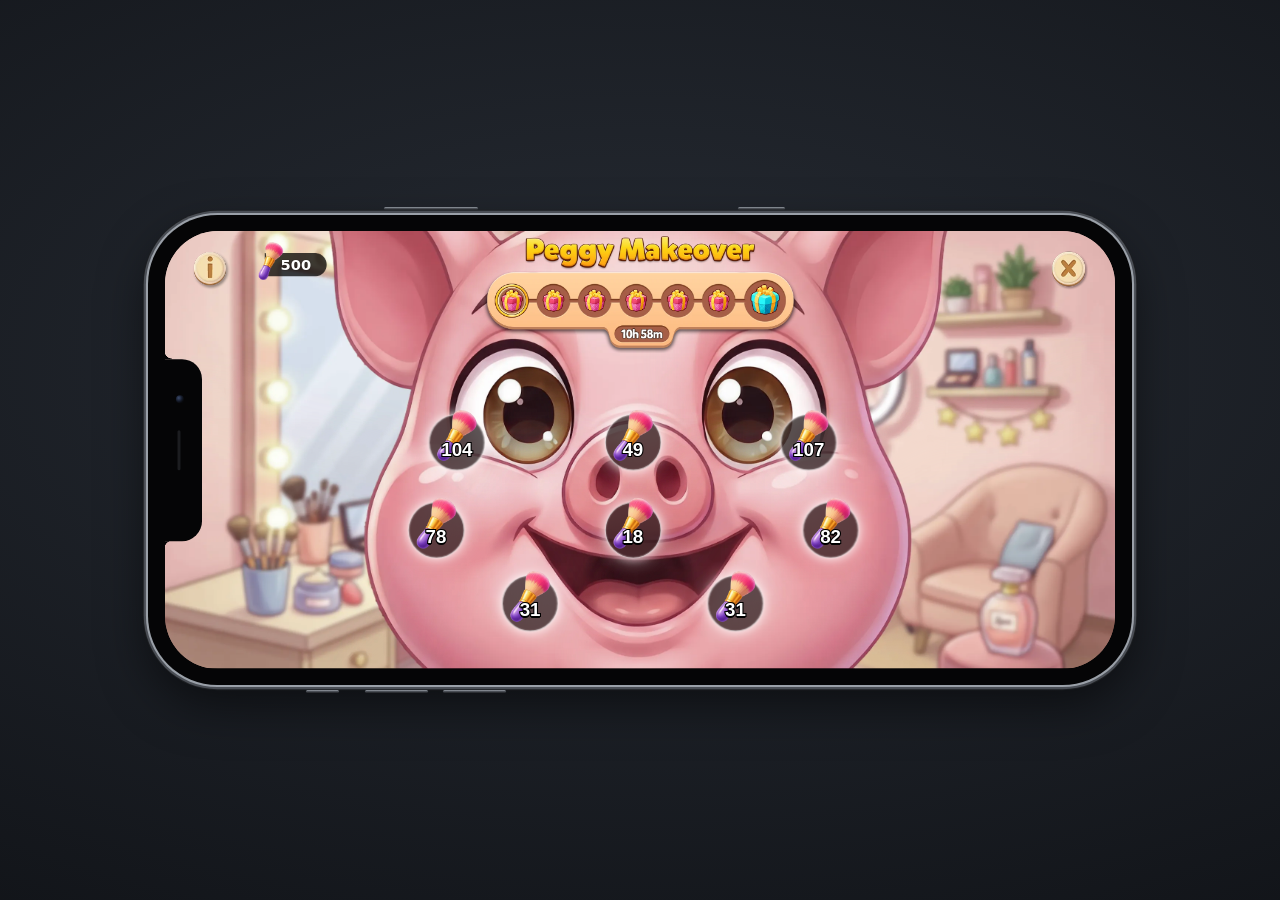
==== commit 53cea816: "Add files via upload" ====
--- a/index.html
+++ b/index.html
@@ -1373,8 +1373,65 @@
   }
 }
 
+/* Bright star that rides with a pink puff so the powder reads as magical. */
+.magic-spark {
+  position: absolute;
+  z-index: 2;
+  pointer-events: none;
+  margin: 0;
+  opacity: 0;
+  background: #fff;
+  clip-path: polygon(
+    50% 0%,
+    62% 38%,
+    100% 50%,
+    62% 62%,
+    50% 100%,
+    38% 62%,
+    0% 50%,
+    38% 38%
+  );
+  filter: drop-shadow(0 0 3px rgba(255, 228, 240, 0.95));
+  animation: magic-spark var(--puff-dur, 700ms) ease-out
+    var(--puff-delay, 0ms) forwards;
+}
+
+.magic-spark.is-gold {
+  background: #ffe7a8;
+  filter: drop-shadow(0 0 3px rgba(255, 210, 140, 0.95));
+}
+
+.magic-spark.is-pink {
+  background: #ffd4e8;
+  filter: drop-shadow(0 0 3px rgba(255, 170, 205, 0.95));
+}
+
+@keyframes magic-spark {
+  0% {
+    opacity: 0;
+    transform: translate(-50%, -50%) scale(0.15) rotate(0deg);
+  }
+  22% {
+    opacity: 1;
+    transform: translate(
+        calc(-50% + var(--puff-dx, 0px) * 0.28),
+        calc(-50% + var(--puff-dy, -24px) * 0.28)
+      )
+      scale(1.1) rotate(16deg);
+  }
+  100% {
+    opacity: 0;
+    transform: translate(
+        calc(-50% + var(--puff-dx, 0px)),
+        calc(-50% + var(--puff-dy, -24px))
+      )
+      scale(0.28) rotate(-14deg);
+  }
+}
+
 @media (prefers-reduced-motion: reduce) {
-  .dust-puff {
+  .dust-puff,
+  .magic-spark {
     animation-duration: 1ms;
   }
 }
@@ -1460,7 +1517,7 @@
         </div>
         <div class="stage" id="stage">
           <div class="play-area" id="play-area">
-            <img class="state-b" id="state-b" src="assets/Scene1-BG1.png" alt="State B" draggable="false" />
+            <img class="state-b" id="state-b" src="assets/Scene1-BG1.webp" alt="State B" draggable="false" />
             <svg class="voronoi-layer" id="voronoi-layer" aria-hidden="true"></svg>
             <div class="vfx-layer" id="vfx-layer" aria-hidden="true"></div>
             <div class="icons-layer" id="icons-layer"></div>
@@ -1469,20 +1526,20 @@
           <div class="hud-layer" id="hud-layer">
             <div class="hud-top-wrap">
               <!-- Same box as the old combined header: title on top, milestones panel under it. -->
-              <img class="hud-title" src="assets/Header.png" alt="Peggy Makeover" draggable="false" />
-              <img class="hud-milestones" id="hud-milestones" src="assets/Milestones_Bar1.png" alt="" draggable="false" />
+              <img class="hud-title" src="assets/Header.webp" alt="Peggy Makeover" draggable="false" />
+              <img class="hud-milestones" id="hud-milestones" src="assets/Milestones_Bar1.webp" alt="" draggable="false" />
             </div>
             <button type="button" class="hud-info" aria-label="Info">
-              <img src="assets/info_btn_LS.png" alt="" draggable="false" />
+              <img src="assets/info_btn_LS.webp" alt="" draggable="false" />
             </button>
-            <img class="hud-meter" src="assets/EventSkuMeter.png" alt="" draggable="false" />
+            <img class="hud-meter" src="assets/EventSkuMeter.webp" alt="" draggable="false" />
             <span class="hud-top-count" id="hud-top-count">100</span>
             <!-- "How to play?" screen: dark layer + picture; the Close button stays on top of it. -->
             <div class="info-overlay" id="info-overlay" role="dialog" aria-label="How to play" hidden>
-              <img class="info-screen" src="assets/info_screen.png" alt="How to play" draggable="false" />
+              <img class="info-screen" src="assets/info_screen.webp" alt="How to play" draggable="false" />
             </div>
             <button type="button" class="hud-close" aria-label="Close">
-              <img src="assets/close_btn_LS.png" alt="" draggable="false" />
+              <img src="assets/close_btn_LS.webp" alt="" draggable="false" />
             </button>
           </div>
           <!-- End of the only scene: Makeover Complete reward. A tap restarts the scene. -->
@@ -2018,7 +2075,7 @@
   const splash = document.getElementById("splash");
   const whiteout = document.getElementById("whiteout");
   // Load the result picture right away so it is ready when the scene ends.
-  rewardPopup.src = "assets/MakeOver_Reward_popup_INT.png";
+  rewardPopup.src = "assets/MakeOver_Reward_popup_INT.webp";
   const replayButton = document.getElementById("replay-button");
   const stateBImg = document.getElementById("state-b");
   const milestonesImg = document.getElementById("hud-milestones");
@@ -2057,9 +2114,9 @@
   /** The only scene in this prototype. */
   const SCENES = [
     {
-      dirty: "assets/Scene1-BG2.png",
-      clean: "assets/Scene1-BG1.png",
-      milestones: "assets/Milestones_Bar1.png",
+      dirty: "assets/Scene1-BG2.webp",
+      clean: "assets/Scene1-BG1.webp",
+      milestones: "assets/Milestones_Bar1.webp",
       coins: 3520,
       gems: 352,
     },
@@ -2075,7 +2132,7 @@
 
   let sceneIndex = 0;
   let stateAUrl = SCENES[0].dirty;
-  const iconUrl = "assets/SKU.png";
+  const iconUrl = "assets/SKU.webp";
 
   let pieceCount = GAME_PIECES[gameIndex];
   let clearedCount = 0;
@@ -2137,7 +2194,7 @@
    * each piece, so the icon brush itself lifts off and starts cleaning.
    * (To use a separate picture, put e.g. "assets/brush.png" here.)
    */
-  const BRUSH_IMAGE_URL = "assets/SKU.png";
+  const BRUSH_IMAGE_URL = "assets/SKU.webp";
   const brushImage = new Image();
   brushImage.decoding = "async";
   brushImage.src = BRUSH_IMAGE_URL;
@@ -2145,6 +2202,32 @@
   /**
    * Soft dust cloud: puffs up, drifts away (pushed by the brush) and fades.
    * opts.dx / opts.dy = drift direction, opts.size, opts.delay, opts.duration.
+   */
+  /** Small star that drifts with the same push as the pink powder. */
+  function spawnMagicSpark(layer, x, y, opts) {
+    const o = opts || {};
+    const size = o.size || 7 + Math.random() * 9;
+    const el = document.createElement("span");
+    const tint = Math.random();
+    el.className =
+      "magic-spark" + (tint < 0.34 ? " is-gold" : tint < 0.67 ? " is-pink" : "");
+    el.style.left = `${x}px`;
+    el.style.top = `${y}px`;
+    el.style.width = `${size}px`;
+    el.style.height = `${size}px`;
+    el.style.setProperty("--puff-dx", `${(o.dx || 0).toFixed(1)}px`);
+    el.style.setProperty("--puff-dy", `${(o.dy || -24).toFixed(1)}px`);
+    const dur = o.duration || 520 + Math.random() * 380;
+    el.style.setProperty("--puff-dur", `${dur}ms`);
+    el.style.setProperty("--puff-delay", `${o.delay || 0}ms`);
+    layer.appendChild(el);
+    window.setTimeout(() => el.remove(), dur + (o.delay || 0) + 80);
+  }
+
+  /**
+   * Soft dust cloud: puffs up, drifts away (pushed by the brush) and fades.
+   * opts.dx / opts.dy = drift direction, opts.size, opts.delay, opts.duration.
+   * A sparkle rides with the puff so the powder looks magical.
    */
   function spawnDustPuff(layer, x, y, opts) {
     const o = opts || {};
@@ -2165,6 +2248,19 @@
     el.style.setProperty("--puff-delay", `${o.delay || 0}ms`);
     layer.appendChild(el);
     window.setTimeout(() => el.remove(), dur + (o.delay || 0) + 80);
+    const dx = o.dx || 0;
+    const dy = (o.dy || 0) - 14;
+    spawnMagicSpark(
+      layer,
+      x + (Math.random() - 0.5) * size * 0.7,
+      y + (Math.random() - 0.5) * size * 0.7,
+      {
+        dx: dx * (0.65 + Math.random() * 0.6),
+        dy: dy * (0.65 + Math.random() * 0.6),
+        delay: (o.delay || 0) + Math.random() * 90,
+        duration: dur * 0.85,
+      }
+    );
   }
 
   /** Cloud of dust bursting outward, used on tap and when a piece is finished. */
@@ -3721,7 +3817,7 @@
       if (now - lastPuffAt < 45) return;
       lastPuffAt = now;
       const atTurn = p.turn > 0.85;
-      const count = atTurn ? 2 : 1 + (Math.random() < 0.5 ? 1 : 0);
+      const count = atTurn ? 4 : 2 + (Math.random() < 0.5 ? 2 : 0);
       for (let i = 0; i < count; i++) {
         const ahead = p.dir * (stampRadius * (0.5 + Math.random() * 0.7));
         const spreadY = (Math.random() - 0.5) * stampRadius * 1.3;
@@ -3832,7 +3928,7 @@
           vfxLayer,
           (area.minX + area.maxX) / 2,
           (area.minY + area.maxY) / 2,
-          7,
+          14,
           Math.min(area.width, area.height) * 0.35
         );
         playSpongeSparkles(bbox);
@@ -4017,7 +4113,7 @@
       const bbox = polygonBBox(poly);
       const ox = tapAt ? tapAt.x : (bbox.minX + bbox.maxX) / 2;
       const oy = tapAt ? tapAt.y : (bbox.minY + bbox.maxY) / 2;
-      burstDustPuffs(vfxLayer, ox, oy, 4, 18);
+      burstDustPuffs(vfxLayer, ox, oy, 8, 18);
     }
 
     startBrushWipe(cellId, () => {
@@ -4107,7 +4203,7 @@
 
   /** Feature end screen. Tap restarts the same scene. */
   function showRewardScreen() {
-    rewardPopup.src = "assets/MakeOver_Reward_popup_INT.png";
+    rewardPopup.src = "assets/MakeOver_Reward_popup_INT.webp";
     rewardScreen.classList.remove("is-makeover", "is-replay");
     rewardScreen.hidden = false;
     rewardOpen = true;
